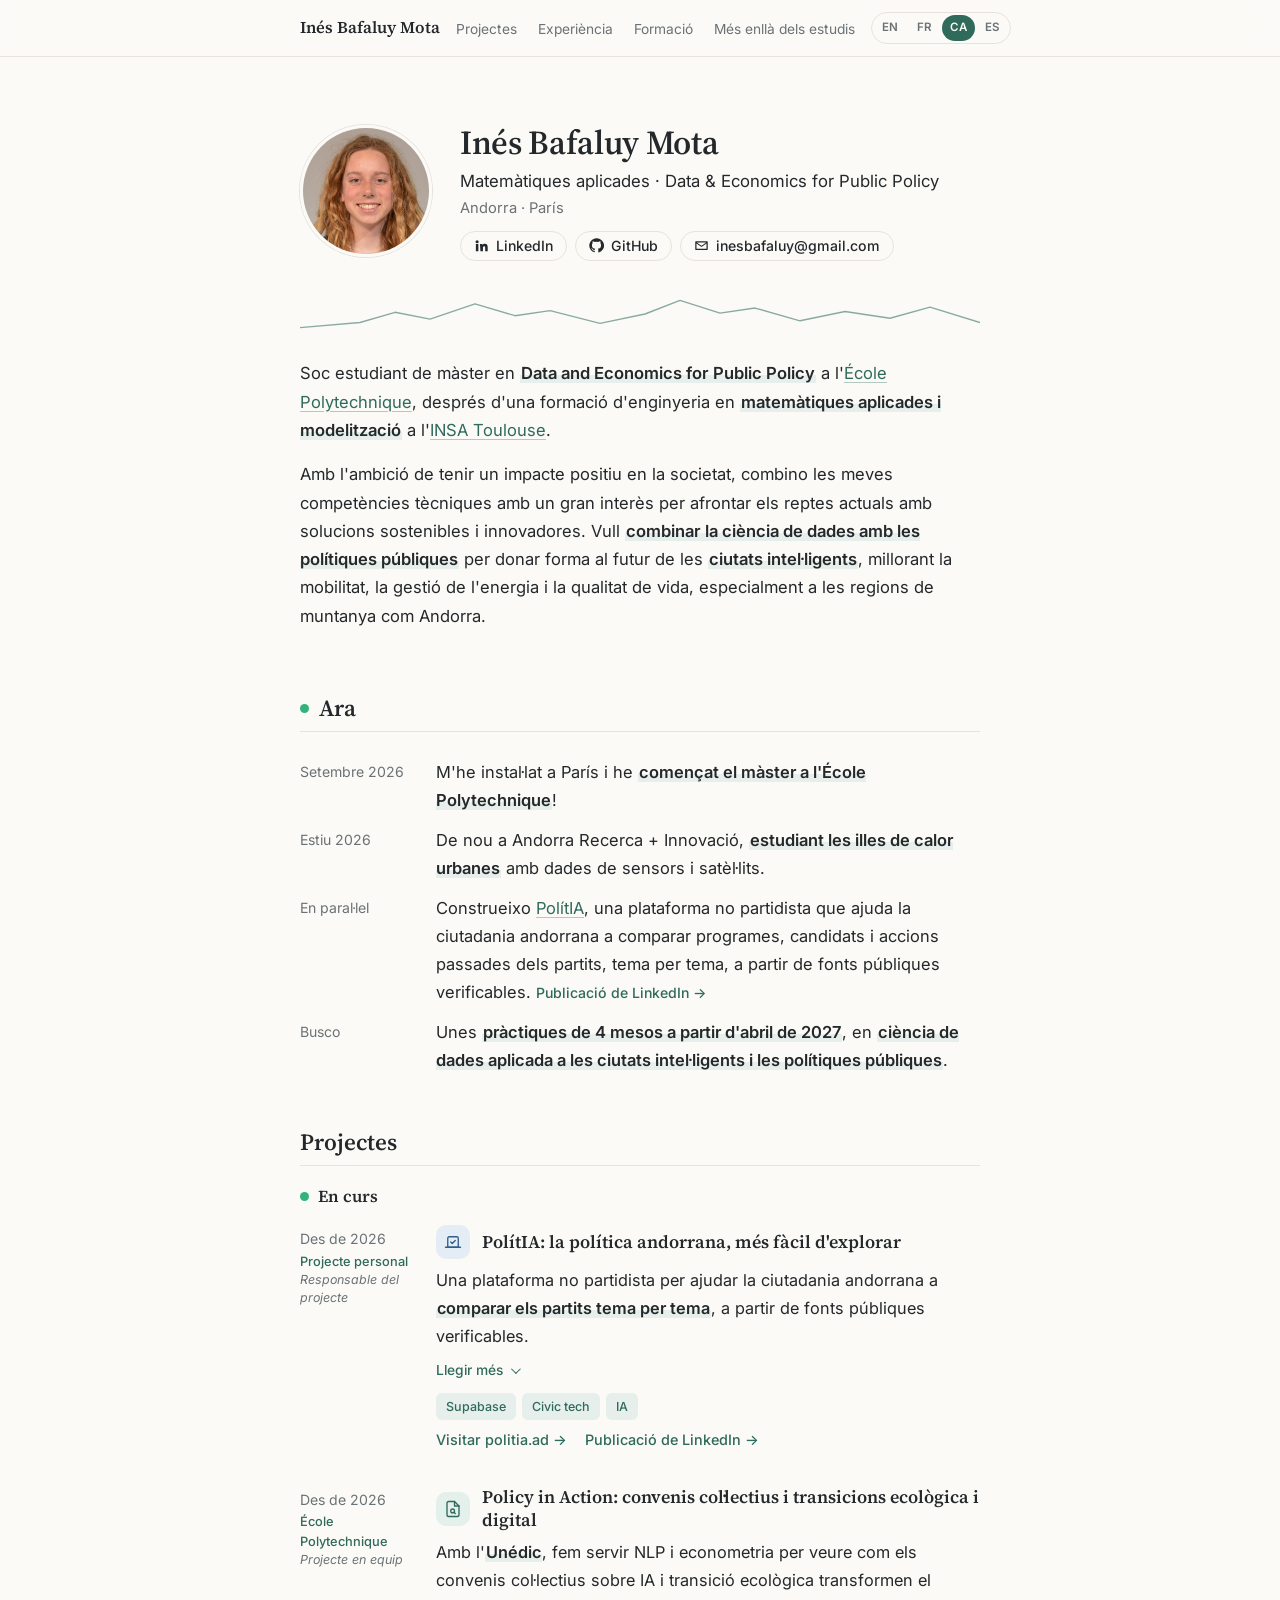
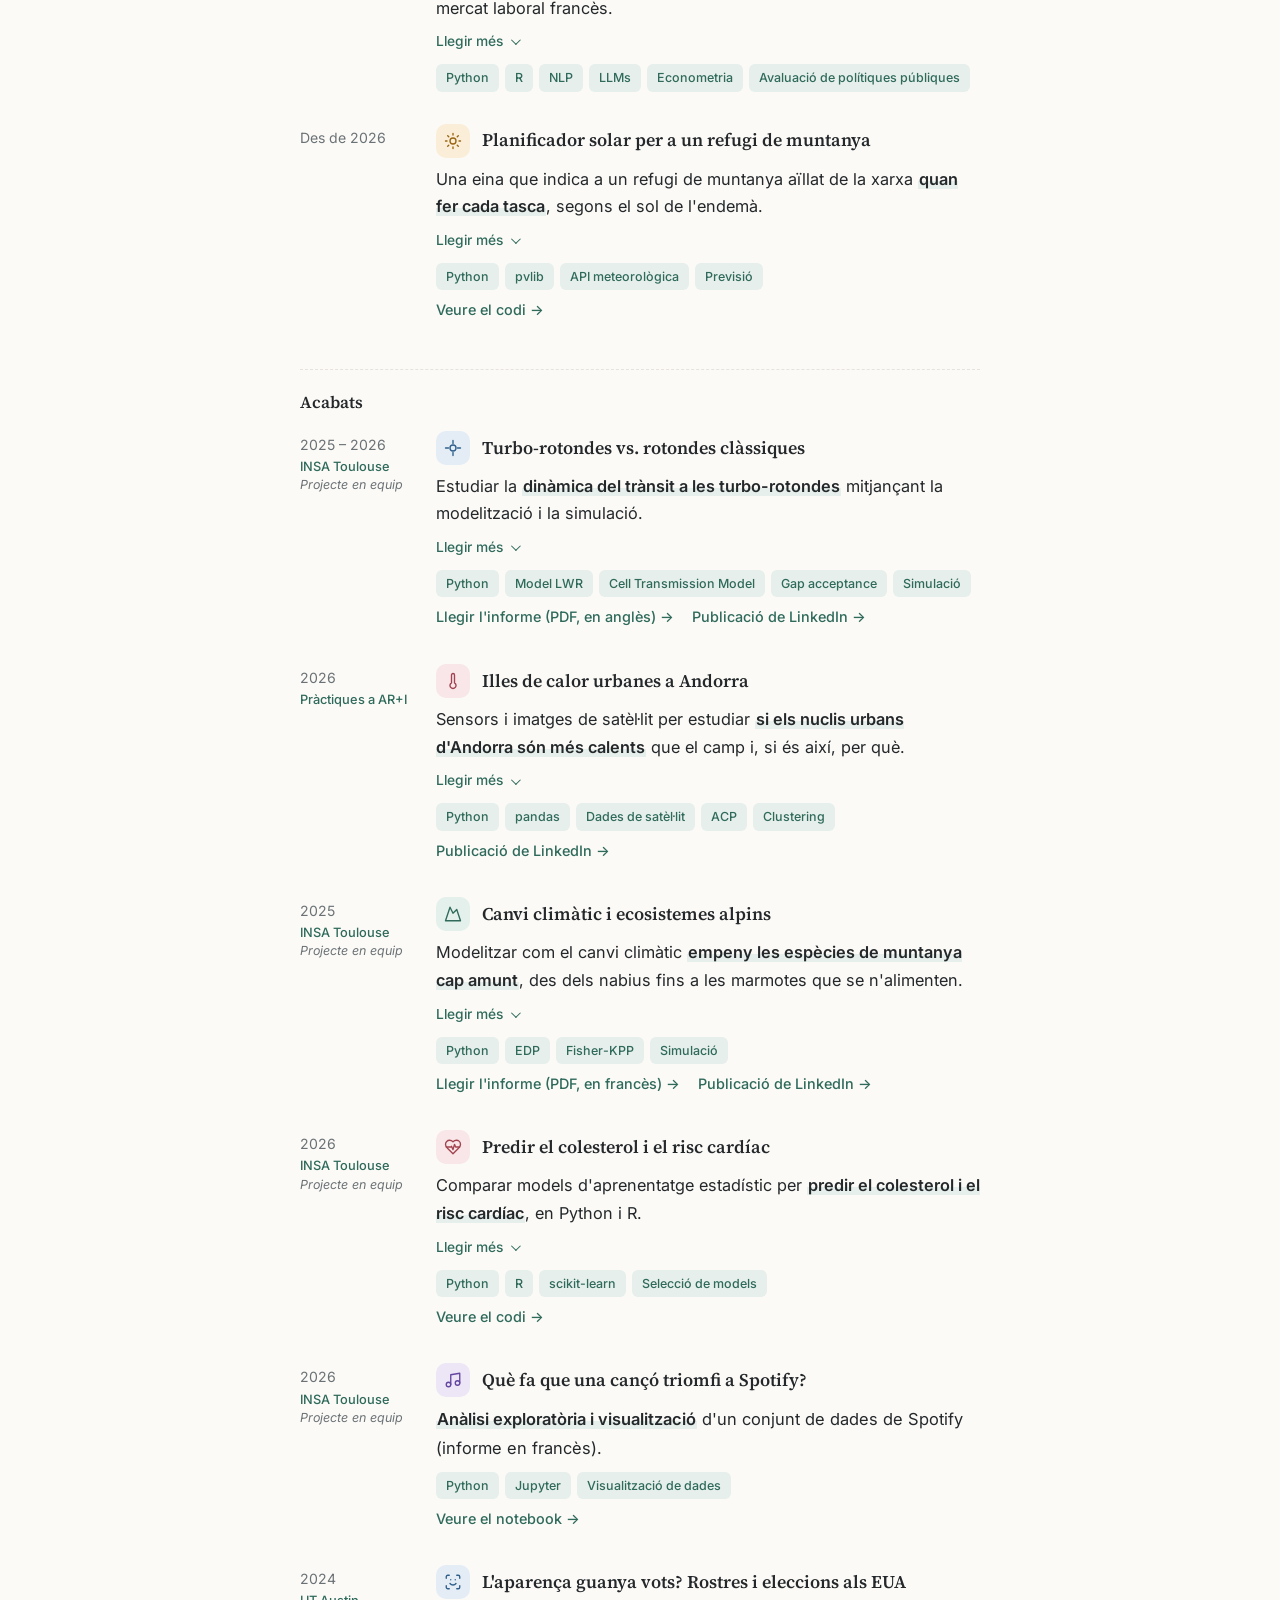
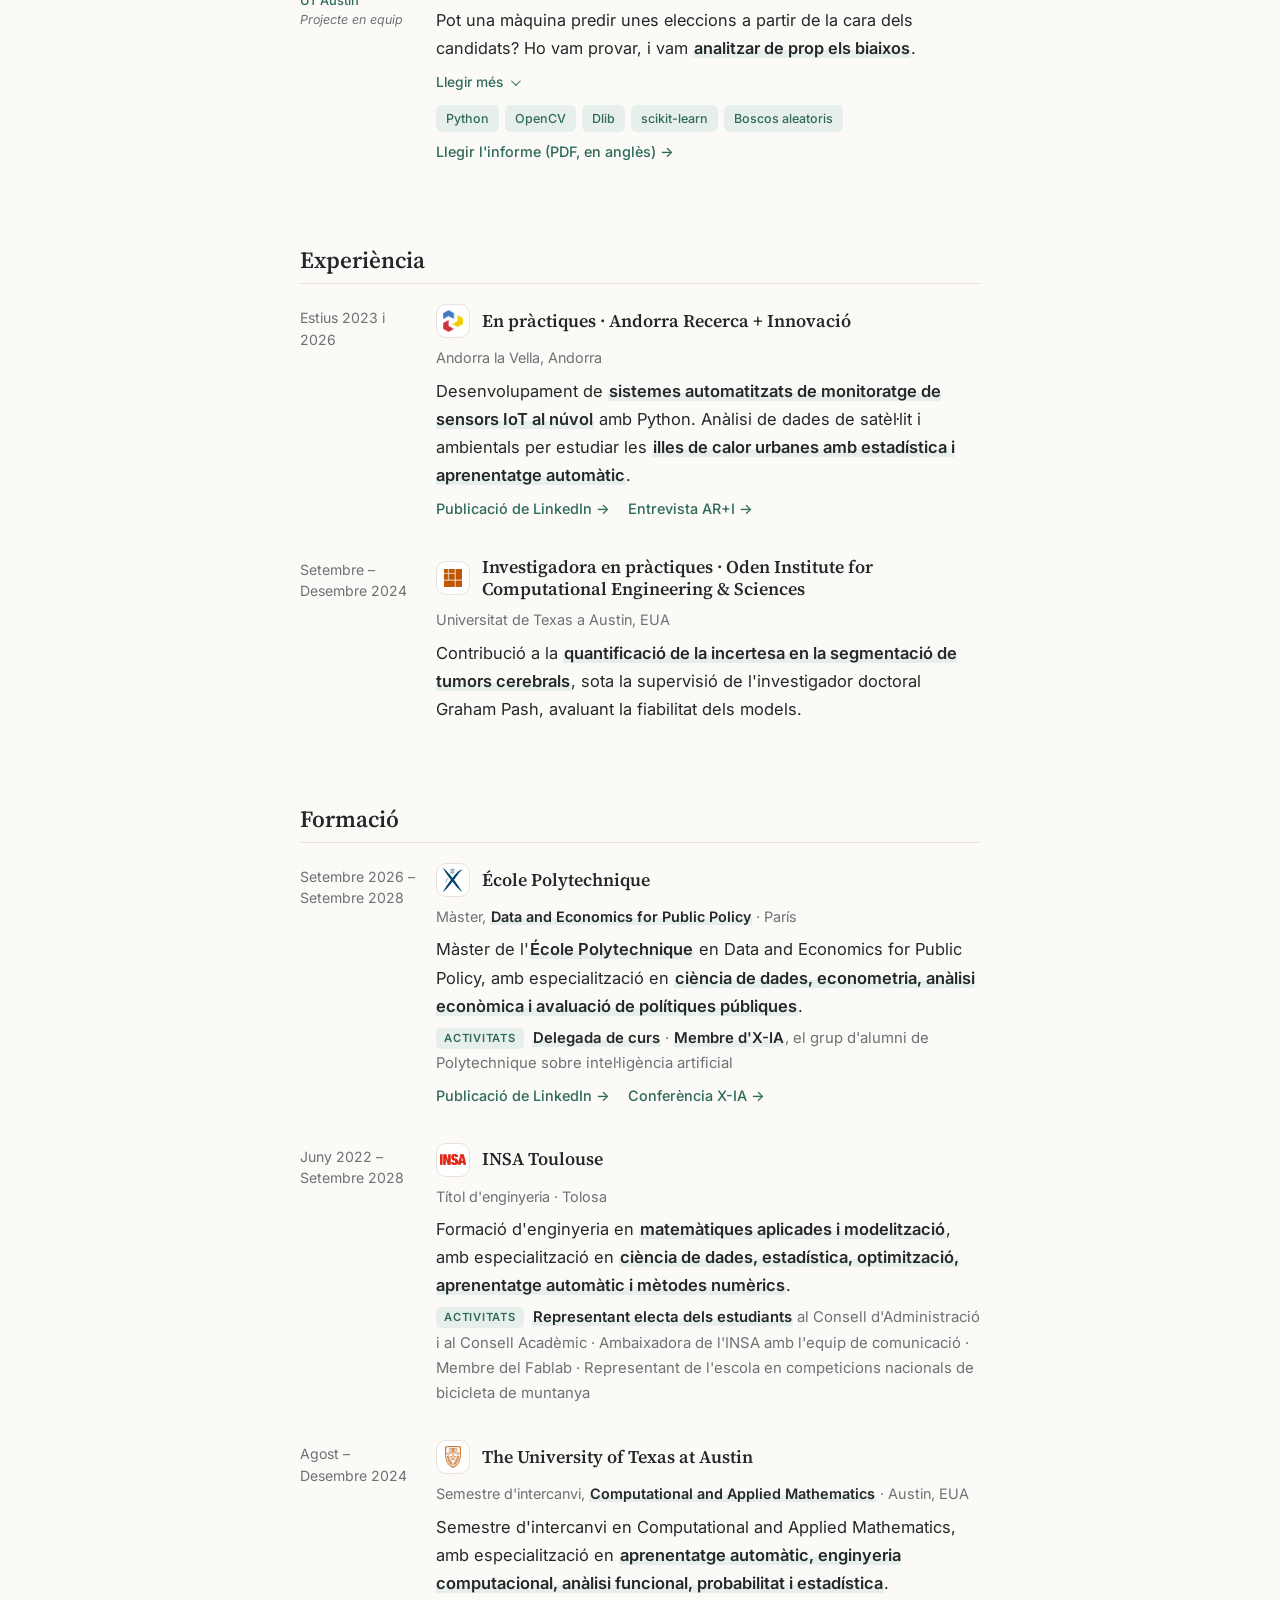
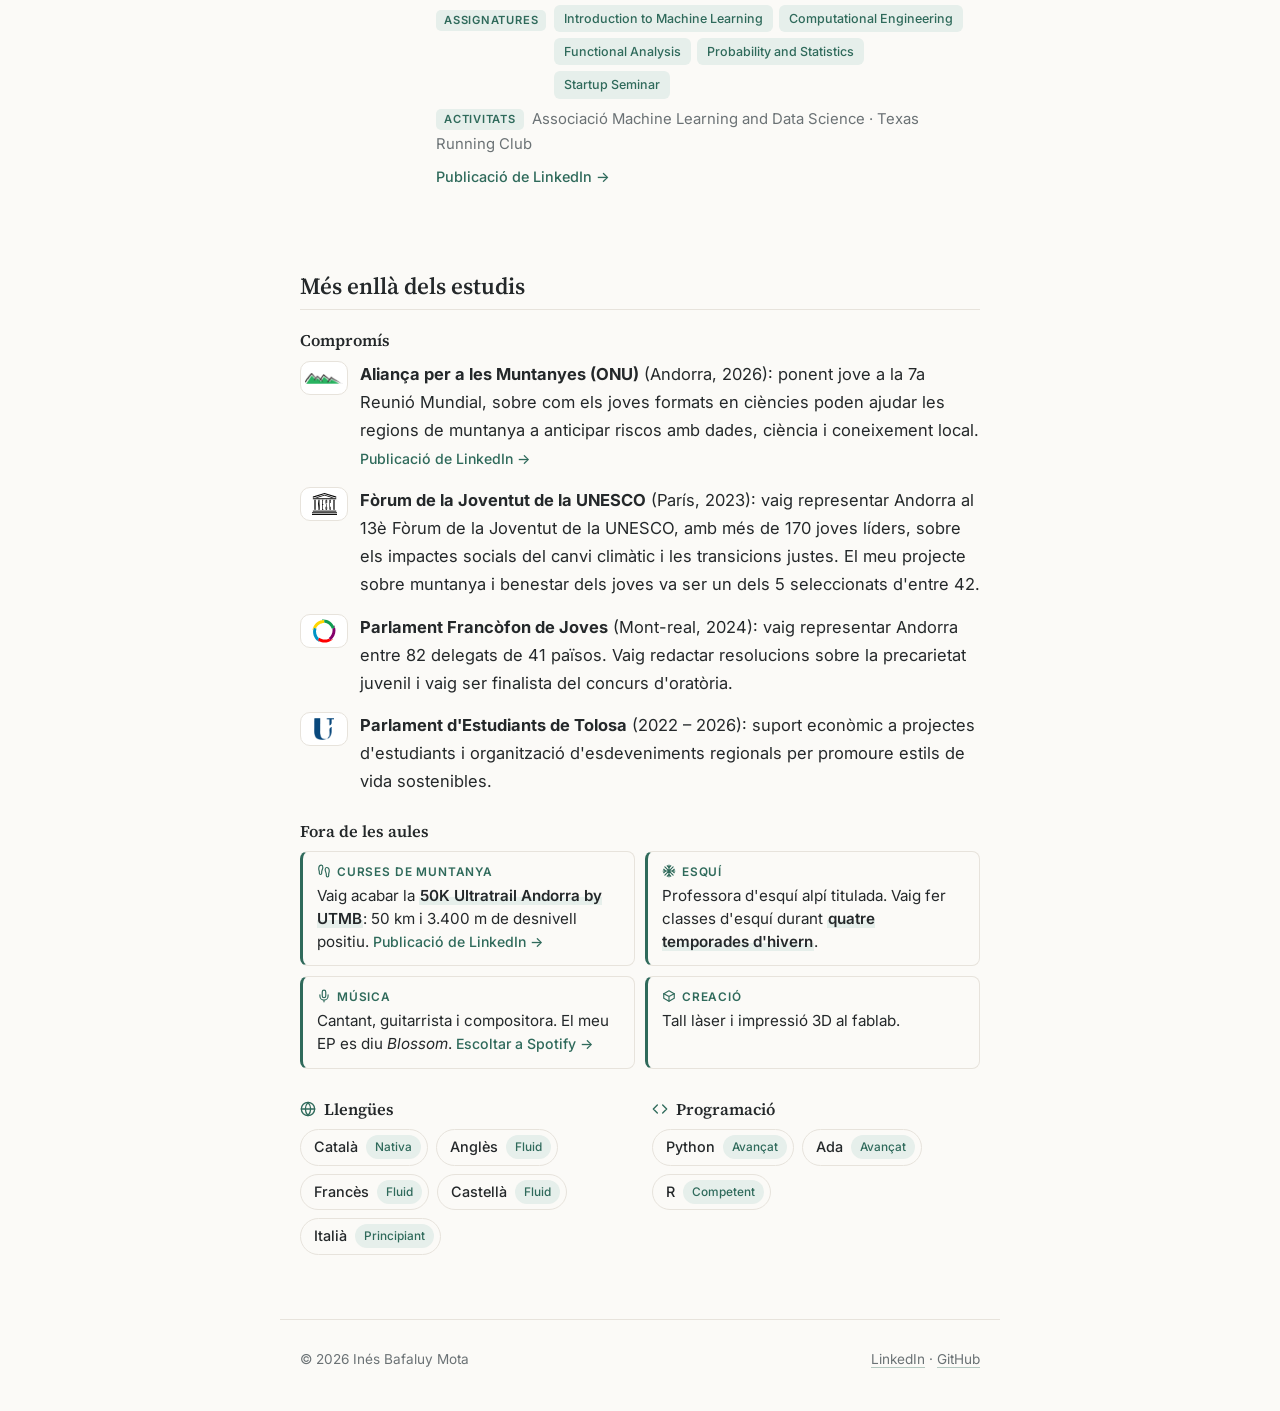
==== ca/index.html @ d88e1a35 "Personal website" ====
<!doctype html>
<html lang="ca">
<head>
  <meta charset="utf-8">
  <meta name="viewport" content="width=device-width, initial-scale=1">
  <title>Inés Bafaluy Mota</title>
  <meta name="description" content="Inés Bafaluy Mota: estudiant de màster en Data and Economics for Public Policy a l'École Polytechnique i estudiant d'enginyeria en matemàtiques aplicades a l'INSA Toulouse.">
  <link rel="preconnect" href="https://fonts.googleapis.com">
  <link rel="preconnect" href="https://fonts.gstatic.com" crossorigin>
  <link href="https://fonts.googleapis.com/css2?family=Inter:wght@400;500;600&family=Source+Serif+4:opsz,wght@8..60,500;8..60,600&display=swap" rel="stylesheet">
  <link rel="stylesheet" href="../style.css?v=83f60889">
  <link rel="alternate" hreflang="en" href="https://inesbafaluy.github.io/">
  <link rel="alternate" hreflang="fr" href="https://inesbafaluy.github.io/fr/">
  <link rel="alternate" hreflang="ca" href="https://inesbafaluy.github.io/ca/">
  <link rel="alternate" hreflang="es" href="https://inesbafaluy.github.io/es/">
</head>
<body>
  <nav class="nav">
    <div class="wrap nav-inner">
      <a href="#top" class="nav-name">Inés Bafaluy Mota</a>
      <div class="nav-right">
        <div class="nav-links">
          <a href="#projects">Projectes</a>
          <a href="#experience">Experiència</a>
          <a href="#education">Formació</a>
          <a href="#life">Més enllà dels estudis</a>
        </div>
        <div class="lang" role="navigation" aria-label="Llengua"><a href="../" lang="en">EN</a><a href="../fr/" lang="fr">FR</a><a href="../ca/" lang="ca" class="on" aria-current="page">CA</a><a href="../es/" lang="es">ES</a></div>
      </div>
    </div>
  </nav>

  <main id="top" class="wrap">

    <!-- INTRO -->
    <header class="intro">
      <img class="avatar" src="../assets/ines.jpg" alt="Retrat d'Inés Bafaluy Mota" width="132" height="132">
      <div>
        <h1>Inés Bafaluy Mota</h1>
        <p class="role">Matemàtiques aplicades · Data &amp; Economics for Public Policy</p>
        <p class="places">Andorra · París</p>
        <div class="buttons">
          <a class="pill" href="https://www.linkedin.com/in/inesbafaluy" target="_blank" rel="noopener">
            <svg viewBox="0 0 24 24" aria-hidden="true"><path d="M4.98 3.5a2.5 2.5 0 1 1 0 5 2.5 2.5 0 0 1 0-5zM3 9.75h4V21H3zM9.5 9.75h3.8v1.6h.06c.53-1 1.83-2.05 3.77-2.05 4.03 0 4.77 2.65 4.77 6.1V21h-4v-5c0-1.2-.02-2.73-1.66-2.73-1.67 0-1.93 1.3-1.93 2.64V21h-4z"/></svg>
            LinkedIn
          </a>
          <a class="pill" href="https://github.com/InesBafaluy" target="_blank" rel="noopener">
            <svg viewBox="0 0 24 24" aria-hidden="true"><path d="M12 .5a11.5 11.5 0 0 0-3.64 22.41c.58.1.79-.25.79-.56v-2c-3.2.7-3.88-1.37-3.88-1.37-.53-1.33-1.28-1.69-1.28-1.69-1.05-.71.08-.7.08-.7 1.16.08 1.77 1.19 1.77 1.19 1.03 1.77 2.7 1.26 3.36.96.1-.75.4-1.26.73-1.55-2.56-.29-5.25-1.28-5.25-5.68 0-1.26.45-2.28 1.19-3.09-.12-.29-.52-1.46.11-3.05 0 0 .97-.31 3.17 1.18a11 11 0 0 1 5.77 0c2.2-1.49 3.17-1.18 3.17-1.18.63 1.59.23 2.76.11 3.05.74.81 1.19 1.83 1.19 3.09 0 4.41-2.7 5.38-5.26 5.67.41.36.78 1.06.78 2.14v3.17c0 .31.21.67.8.56A11.5 11.5 0 0 0 12 .5z"/></svg>
            GitHub
          </a>
          <button class="pill copy" type="button" data-email="inesbafaluy@gmail.com">
            <svg viewBox="0 0 24 24" aria-hidden="true"><path d="M3 5h18a1 1 0 0 1 1 1v12a1 1 0 0 1-1 1H3a1 1 0 0 1-1-1V6a1 1 0 0 1 1-1zm1.4 2L12 12.4 19.6 7zM20 8.7l-7.42 5.12a1 1 0 0 1-1.16 0L4 8.7V17h16z"/></svg>
            <span>inesbafaluy@gmail.com</span>
          </button>
        </div>
      </div>
    </header>

    <svg class="ridge" viewBox="0 0 680 40" preserveAspectRatio="none" aria-hidden="true">
      <path d="M0 36 L60 30 L95 18 L130 26 L175 8 L215 22 L250 16 L300 31 L345 20 L380 4 L420 19 L455 13 L500 28 L545 17 L590 25 L630 12 L680 30"/>
    </svg>

    <section class="prose">
      <p>Soc estudiant de màster en <strong>Data and Economics for Public Policy</strong> a l'<a href="https://www.polytechnique.edu" target="_blank" rel="noopener">École Polytechnique</a>, després d'una formació d'enginyeria en <strong>matemàtiques aplicades i modelització</strong> a l'<a href="https://www.insa-toulouse.fr" target="_blank" rel="noopener">INSA Toulouse</a>.</p>
      <p>Amb l'ambició de tenir un impacte positiu en la societat, combino les meves competències tècniques amb un gran interès per afrontar els reptes actuals amb solucions sostenibles i innovadores. Vull <strong>combinar la ciència de dades amb les polítiques públiques</strong> per donar forma al futur de les <strong>ciutats intel·ligents</strong>, millorant la mobilitat, la gestió de l'energia i la qualitat de vida, especialment a les regions de muntanya com Andorra.</p>
    </section>

    <!-- NOW -->
    <section class="block">
      <h2><span class="live" aria-hidden="true"></span>Ara</h2>
      <ul class="now">
        <li><span class="when">Setembre 2026</span> <span>M'he instal·lat a París i he <strong>començat el màster a l'École Polytechnique</strong>!</span></li>
        <li><span class="when">Estiu 2026</span> <span>De nou a Andorra Recerca + Innovació, <strong>estudiant les illes de calor urbanes</strong> amb dades de sensors i satèl·lits.</span></li>
        <li><span class="when">En paral·lel</span> <span>Construeixo <a href="https://politia.ad/ca" target="_blank" rel="noopener">PolítIA</a>, una plataforma no partidista que ajuda la ciutadania andorrana a comparar programes, candidats i accions passades dels partits, tema per tema, a partir de fonts públiques verificables. <a class="inline-more" href="https://www.linkedin.com/feed/update/urn:li:activity:7511666416178339840/" target="_blank" rel="noopener">Publicació de LinkedIn →</a></span></li>
        <li><span class="when">Busco</span> <span>Unes <strong>pràctiques de 4 mesos a partir d'abril de 2027</strong>, en <strong>ciència de dades aplicada a les ciutats intel·ligents i les polítiques públiques</strong>.</span></li>
      </ul>
    </section>

    <!-- PROJECTS -->
    <section id="projects" class="block">
      <h2>Projectes</h2>

      <h3 class="minor group"><span class="live" aria-hidden="true"></span>En curs</h3>
      <article class="item">
        <p class="date">Des de 2026<span class="ctx">Projecte personal</span><span class="team">Responsable del projecte</span></p>
        <div>
          <div class="title-row"><span class="ic c-blue" aria-hidden="true"><svg viewBox="0 0 24 24"><path d="m9 12 2 2 4-4"/><path d="M5 7c0-1.1.9-2 2-2h10a2 2 0 0 1 2 2v12H5V7Z"/><path d="M22 19H2"/></svg></span><h3>PolítIA: la política andorrana, més fàcil d'explorar</h3></div>
          <p class="summary">Una plataforma no partidista per ajudar la ciutadania andorrana a <strong>comparar els partits tema per tema</strong>, a partir de fonts públiques verificables.</p>
          <details class="fold"><summary><span class="open-label">Llegir més</span><span class="close-label">Mostrar menys</span></summary>
            <p>Amb les pròximes eleccions generals d'Andorra a l'horitzó, PolítIA reuneix <strong>programes, candidats, propostes i votacions passades</strong> en un sol lloc. Cada informació està <strong>vinculada a una font pública verificable</strong>, sense puntuacions ni publicitat. Amb Open Space, tothom pot proposar fonts, que reviso una per una. Més endavant, un assistent d'IA respondrà preguntes basant-se només en les dades de la plataforma.</p>
          </details>
          <ul class="tags"><li>Supabase</li><li>Civic tech</li><li>IA</li></ul>
          <p class="more"><a href="https://politia.ad/ca" target="_blank" rel="noopener">Visitar politia.ad →</a><a href="https://www.linkedin.com/feed/update/urn:li:activity:7511666416178339840/" target="_blank" rel="noopener">Publicació de LinkedIn →</a></p>
        </div>
      </article>

      <article class="item">
        <p class="date">Des de 2026<span class="ctx">École Polytechnique</span><span class="team">Projecte en equip</span></p>
        <div>
          <div class="title-row"><span class="ic c-green" aria-hidden="true"><svg viewBox="0 0 24 24"><path d="M14 2H6a2 2 0 0 0-2 2v16a2 2 0 0 0 2 2h12a2 2 0 0 0 2-2V8z"/><path d="M14 2v6h6"/><circle cx="11.5" cy="14.5" r="2.5"/><path d="m13.3 16.3 1.7 1.7"/></svg></span><h3>Policy in Action: convenis col·lectius i transicions ecològica i digital</h3></div>
          <p class="summary">Amb l'<strong>Unédic</strong>, fem servir NLP i econometria per veure com els convenis col·lectius sobre IA i transició ecològica transformen el mercat laboral francès.</p>
          <details class="fold"><summary><span class="open-label">Llegir més</span><span class="close-label">Mostrar menys</span></summary>
            <p>Un <strong>projecte de recerca aplicada amb l'Unédic</strong>, l'organisme que gestiona l'assegurança d'atur a França. Estudiem com els <strong>convenis col·lectius sobre intel·ligència artificial i transició ecològica</strong> acompanyen les transformacions del mercat laboral francès. El projecte fa servir <strong>NLP i LLM</strong> per identificar i classificar els convenis publicats a Légifrance, els creua amb dades d'empreses i treballadors de l'Insee i la Dares, i <strong>aplica l'econometria</strong> a l'ocupació, la contractació i la rotació, per orientar les decisions dels agents socials.</p>
          </details>
          <ul class="tags"><li>Python</li><li>R</li><li>NLP</li><li>LLMs</li><li>Econometria</li><li>Avaluació de polítiques públiques</li></ul>
        </div>
      </article>

      <article class="item">
        <p class="date">Des de 2026</p>
        <div>
          <div class="title-row"><span class="ic c-amber" aria-hidden="true"><svg viewBox="0 0 24 24"><circle cx="12" cy="12" r="4"/><path d="M12 2v2M12 20v2M4.93 4.93l1.41 1.41M17.66 17.66l1.41 1.41M2 12h2M20 12h2M6.34 17.66l-1.41 1.41M19.07 4.93l-1.41 1.41"/></svg></span><h3>Planificador solar per a un refugi de muntanya</h3></div>
          <p class="summary">Una eina que indica a un refugi de muntanya aïllat de la xarxa <strong>quan fer cada tasca</strong>, segons el sol de l'endemà.</p>
          <details class="fold"><summary><span class="open-label">Llegir més</span><span class="close-label">Mostrar menys</span></summary>
            <p>Els refugis aïllats funcionen amb plaques solars i bateries. Aquesta eina <strong>preveu la producció solar de l'endemà</strong> i proposa <strong>quan fer cada tasca</strong>, sense buidar la bateria.</p>
          </details>
          <ul class="tags"><li>Python</li><li>pvlib</li><li>API meteorològica</li><li>Previsió</li></ul>
          <p class="more"><a href="https://github.com/InesBafaluy/solar-energy-task-scheduler" target="_blank" rel="noopener">Veure el codi →</a></p>
        </div>
      </article>

      <h3 class="minor group">Acabats</h3>

      <article class="item">
        <p class="date">2025 – 2026<span class="ctx">INSA Toulouse</span><span class="team">Projecte en equip</span></p>
        <div>
          <div class="title-row"><span class="ic c-blue" aria-hidden="true"><svg viewBox="0 0 24 24"><circle cx="12" cy="12" r="4"/><path d="M12 2v4M12 18v4M2 12h4M18 12h4"/></svg></span><h3>Turbo-rotondes vs. rotondes clàssiques</h3></div>
          <p class="summary">Estudiar la <strong>dinàmica del trànsit a les turbo-rotondes</strong> mitjançant la modelització i la simulació.</p>
          <details class="fold"><summary><span class="open-label">Llegir més</span><span class="close-label">Mostrar menys</span></summary>
            <p>Un projecte de recerca a l'INSA Toulouse sobre la modelització del trànsit a les rotondes amb el <strong>model macroscòpic LWR</strong>. Vaig construir una simulació que compara les rotondes clàssiques de dos carrils amb les turbo-rotondes, amb un <strong>Cell Transmission Model i la teoria d'acceptació d'intervals</strong>. <strong>Les turbo-rotondes són les que més redueixen la congestió</strong> quan la demanda de trànsit és mitjana o alta.</p>
          </details>
          <ul class="tags"><li>Python</li><li>Model LWR</li><li>Cell Transmission Model</li><li>Gap acceptance</li><li>Simulació</li></ul>
          <p class="more"><a href="../reports/roundabouts-traffic-simulation.pdf" target="_blank" rel="noopener">Llegir l'informe (PDF, en anglès) →</a><a href="https://www.linkedin.com/feed/update/urn:li:activity:7464618345687027712/" target="_blank" rel="noopener">Publicació de LinkedIn →</a></p>
        </div>
      </article>

      <article class="item">
        <p class="date">2026<span class="ctx">Pràctiques a AR+I</span></p>
        <div>
          <div class="title-row"><span class="ic c-rose" aria-hidden="true"><svg viewBox="0 0 24 24"><path d="M14 4v10.54a4 4 0 1 1-4 0V4a2 2 0 0 1 4 0Z"/></svg></span><h3>Illes de calor urbanes a Andorra</h3></div>
          <p class="summary">Sensors i imatges de satèl·lit per estudiar <strong>si els nuclis urbans d'Andorra són més calents</strong> que el camp i, si és així, per què.</p>
          <details class="fold"><summary><span class="open-label">Llegir més</span><span class="close-label">Mostrar menys</span></summary>
            <p>La ciutat és més calenta que el camp i, si és així, per què? Vaig netejar les dades d'una xarxa de <strong>sensors de temperatura i humitat</strong> (valors atípics, sensors bloquejats, salts sobtats) i després les vaig comparar amb <strong>índexs de satèl·lit Sentinel-2</strong> mitjançant ACP, clustering i regressió.</p>
          </details>
          <ul class="tags"><li>Python</li><li>pandas</li><li>Dades de satèl·lit</li><li>ACP</li><li>Clustering</li></ul>
          <p class="more"><a href="https://www.linkedin.com/feed/update/urn:li:activity:7495770332608237568/" target="_blank" rel="noopener">Publicació de LinkedIn →</a></p>
        </div>
      </article>

      <article class="item">
        <p class="date">2025<span class="ctx">INSA Toulouse</span><span class="team">Projecte en equip</span></p>
        <div>
          <div class="title-row"><span class="ic c-green" aria-hidden="true"><svg viewBox="0 0 24 24"><path d="m8 3 4 8 5-5 5 15H2L8 3z"/></svg></span><h3>Canvi climàtic i ecosistemes alpins</h3></div>
          <p class="summary">Modelitzar com el canvi climàtic <strong>empeny les espècies de muntanya cap amunt</strong>, des dels nabius fins a les marmotes que se n'alimenten.</p>
          <details class="fold"><summary><span class="open-label">Llegir més</span><span class="close-label">Mostrar menys</span></summary>
            <p>Modelització de la dinàmica de poblacions amb l'<strong>equació de reacció-difusió de Fisher-KPP</strong>, per simular com reaccionen les espècies quan el canvi climàtic desplaça, redueix o altera el seu hàbitat. L'estudi de cas segueix els nabius i les marmotes a la muntanya: quan l'escalfament empeny els nabius cap amunt, <strong>les marmotes els segueixen</strong>.</p>
          </details>
          <ul class="tags"><li>Python</li><li>EDP</li><li>Fisher-KPP</li><li>Simulació</li></ul>
          <p class="more"><a href="../reports/population-dynamics-climate-change.pdf" target="_blank" rel="noopener">Llegir l'informe (PDF, en francès) →</a><a href="https://www.linkedin.com/feed/update/urn:li:activity:7344992629274697730/" target="_blank" rel="noopener">Publicació de LinkedIn →</a></p>
        </div>
      </article>

      <article class="item">
        <p class="date">2026<span class="ctx">INSA Toulouse</span><span class="team">Projecte en equip</span></p>
        <div>
          <div class="title-row"><span class="ic c-rose" aria-hidden="true"><svg viewBox="0 0 24 24"><path d="M19 14c1.49-1.46 3-3.21 3-5.5A5.5 5.5 0 0 0 16.5 3c-1.76 0-3 .5-4.5 2-1.5-1.5-2.74-2-4.5-2A5.5 5.5 0 0 0 2 8.5c0 2.3 1.5 4.05 3 5.5l7 7Z"/><path d="M3.22 12H9.5l.5-1 2 4.5 2-7 1.5 3.5h5.27"/></svg></span><h3>Predir el colesterol i el risc cardíac</h3></div>
          <p class="summary">Comparar models d'aprenentatge estadístic per <strong>predir el colesterol i el risc cardíac</strong>, en Python i R.</p>
          <details class="fold"><summary><span class="open-label">Llegir més</span><span class="close-label">Mostrar menys</span></summary>
            <p>Un projecte d'aprenentatge estadístic que compara <strong>Lasso, Ridge, SVM</strong> i altres models, en Python i R.</p>
          </details>
          <ul class="tags"><li>Python</li><li>R</li><li>scikit-learn</li><li>Selecció de models</li></ul>
          <p class="more"><a href="https://github.com/InesBafaluy/ML-heart-cholesterol-prediction" target="_blank" rel="noopener">Veure el codi →</a></p>
        </div>
      </article>

      <article class="item">
        <p class="date">2026<span class="ctx">INSA Toulouse</span><span class="team">Projecte en equip</span></p>
        <div>
          <div class="title-row"><span class="ic c-violet" aria-hidden="true"><svg viewBox="0 0 24 24"><path d="M9 18V5l12-2v13"/><circle cx="6" cy="18" r="3"/><circle cx="18" cy="16" r="3"/></svg></span><h3>Què fa que una cançó triomfi a Spotify?</h3></div>
          <p><strong>Anàlisi exploratòria i visualització</strong> d'un conjunt de dades de Spotify (informe en francès).</p>
          <ul class="tags"><li>Python</li><li>Jupyter</li><li>Visualització de dades</li></ul>
          <p class="more"><a href="https://github.com/InesBafaluy/musique" target="_blank" rel="noopener">Veure el notebook →</a></p>
        </div>
      </article>

      <article class="item">
        <p class="date">2024<span class="ctx">UT Austin</span><span class="team">Projecte en equip</span></p>
        <div>
          <div class="title-row"><span class="ic c-blue" aria-hidden="true"><svg viewBox="0 0 24 24"><path d="M3 7V5a2 2 0 0 1 2-2h2M17 3h2a2 2 0 0 1 2 2v2M21 17v2a2 2 0 0 1-2 2h-2M7 21H5a2 2 0 0 1-2-2v-2"/><path d="M8 14s1.5 2 4 2 4-2 4-2M9 9h.01M15 9h.01"/></svg></span><h3>L'aparença guanya vots? Rostres i eleccions als EUA</h3></div>
          <p class="summary">Pot una màquina predir unes eleccions a partir de la cara dels candidats? Ho vam provar, i vam <strong>analitzar de prop els biaixos</strong>.</p>
          <details class="fold"><summary><span class="open-label">Llegir més</span><span class="close-label">Mostrar menys</span></summary>
            <p>Un projecte d'aprenentatge automàtic per al meu curs d'introducció a la IA a UT Austin. Vam situar <strong>68 punts de referència facials</strong> en cada candidat a la presidència dels EUA des de 1960, els vam convertir en 2.280 variables de distància i vam comparar <strong>boscos aleatoris, SVM i xarxes neuronals</strong> per mesurar la relació entre els trets facials i els resultats electorals, tot discutint els biaixos d'un model així.</p>
          </details>
          <ul class="tags"><li>Python</li><li>OpenCV</li><li>Dlib</li><li>scikit-learn</li><li>Boscos aleatoris</li></ul>
          <p class="more"><a href="../reports/faces-and-elections.pdf" target="_blank" rel="noopener">Llegir l'informe (PDF, en anglès) →</a></p>
        </div>
      </article>
    </section>

    <!-- EXPERIENCE -->
    <section id="experience" class="block">
      <h2>Experiència</h2>

      <article class="item">
        <p class="date">Estius 2023 i 2026</p>
        <div>
          <div class="title-row"><span class="mark"><img src="../assets/mark-ari.png" alt="Andorra Recerca + Innovació" class="mark-sq"></span><h3>En pràctiques · Andorra Recerca + Innovació</h3></div>
          <p class="sub">Andorra la Vella, Andorra</p>
          <p>Desenvolupament de <strong>sistemes automatitzats de monitoratge de sensors IoT al núvol</strong> amb Python. Anàlisi de dades de satèl·lit i ambientals per estudiar les <strong>illes de calor urbanes amb estadística i aprenentatge automàtic</strong>.</p>
          <p class="more"><a href="https://www.linkedin.com/feed/update/urn:li:activity:7495770332608237568/" target="_blank" rel="noopener">Publicació de LinkedIn →</a><a href="https://www.linkedin.com/feed/update/urn:li:activity:7496153131958001664/" target="_blank" rel="noopener">Entrevista AR+I →</a></p>
        </div>
      </article>

      <article class="item">
        <p class="date">Setembre – <br>Desembre 2024</p>
        <div>
          <div class="title-row"><span class="mark"><img src="../assets/mark-oden.png" alt="Oden Institute" class="mark-sq mark-small"></span><h3>Investigadora en pràctiques · Oden Institute for Computational Engineering &amp; Sciences</h3></div>
          <p class="sub">Universitat de Texas a Austin, EUA</p>
          <p>Contribució a la <strong>quantificació de la incertesa en la segmentació de tumors cerebrals</strong>, sota la supervisió de l'investigador doctoral Graham Pash, avaluant la fiabilitat dels models.</p>
        </div>
      </article>
    </section>

    <!-- EDUCATION -->
    <section id="education" class="block">
      <h2>Formació</h2>

      <article class="item">
        <p class="date">Setembre 2026 – <br>Setembre 2028</p>
        <div>
          <div class="title-row"><span class="mark"><img src="../assets/mark-polytechnique.png" alt="École Polytechnique" class="mark-x"></span><h3>École Polytechnique</h3></div>
          <p class="sub">Màster, <strong>Data and Economics for Public Policy</strong> · París</p>
          <p>Màster de l'<strong>École Polytechnique</strong> en Data and Economics for Public Policy, amb especialització en <strong>ciència de dades, econometria, anàlisi econòmica i avaluació de polítiques públiques</strong>.</p>
          <p class="involve"><span>Activitats</span><strong>Delegada de curs</strong> · <strong>Membre d'X-IA</strong>, el grup d'alumni de Polytechnique sobre intel·ligència artificial</p>
          <p class="more"><a href="https://www.linkedin.com/feed/update/urn:li:activity:7487830926161473537/" target="_blank" rel="noopener">Publicació de LinkedIn →</a><a href="https://www.linkedin.com/feed/update/urn:li:activity:7505770388711223297/" target="_blank" rel="noopener">Conferència X-IA →</a></p>
        </div>
      </article>

      <article class="item">
        <p class="date">Juny 2022 – <br>Setembre 2028</p>
        <div>
          <div class="title-row"><span class="mark"><img src="../assets/mark-insa.png" alt="INSA Toulouse" class="mark-insa"></span><h3>INSA Toulouse</h3></div>
          <p class="sub">Títol d'enginyeria · Tolosa</p>
          <p>Formació d'enginyeria en <strong>matemàtiques aplicades i modelització</strong>, amb especialització en <strong>ciència de dades, estadística, optimització, aprenentatge automàtic i mètodes numèrics</strong>.</p>
          <p class="involve"><span>Activitats</span><strong>Representant electa dels estudiants</strong> al Consell d'Administració i al Consell Acadèmic · Ambaixadora de l'INSA amb l'equip de comunicació · Membre del Fablab · Representant de l'escola en competicions nacionals de bicicleta de muntanya</p>
        </div>
      </article>

      <article class="item">
        <p class="date">Agost – <br>Desembre 2024</p>
        <div>
          <div class="title-row"><span class="mark"><img src="../assets/mark-utaustin.png" alt="The University of Texas at Austin" class="mark-sq"></span><h3>The University of Texas at Austin</h3></div>
          <p class="sub">Semestre d'intercanvi, <strong>Computational and Applied Mathematics</strong> · Austin, EUA</p>
          <p>Semestre d'intercanvi en Computational and Applied Mathematics, amb especialització en <strong>aprenentatge automàtic, enginyeria computacional, anàlisi funcional, probabilitat i estadística</strong>.</p>
          <div class="labeled"><span class="lbl">Assignatures</span><ul class="tags"><li>Introduction to Machine Learning</li><li>Computational Engineering</li><li>Functional Analysis</li><li>Probability and Statistics</li><li>Startup Seminar</li></ul></div>
          <p class="involve"><span>Activitats</span>Associació Machine Learning and Data Science · Texas Running Club</p>
          <p class="more"><a href="https://www.linkedin.com/feed/update/urn:li:activity:7289668125996777472/" target="_blank" rel="noopener">Publicació de LinkedIn →</a></p>
        </div>
      </article>
    </section>

    <!-- BEYOND -->
    <section id="life" class="block">
      <h2>Més enllà dels estudis</h2>

      <h3 class="minor">Compromís</h3>
      <ul class="plain with-marks">
        <li><span class="mark"><img src="../assets/mark-mountain-partnership.png" alt="Mountain Partnership" class="mark-mp"></span><div><strong>Aliança per a les Muntanyes (ONU)</strong> (Andorra, 2026): ponent jove a la 7a Reunió Mundial, sobre com els joves formats en ciències poden ajudar les regions de muntanya a anticipar riscos amb dades, ciència i coneixement local. <a class="inline-more" href="https://www.linkedin.com/feed/update/urn:li:activity:7443705400761245696/" target="_blank" rel="noopener">Publicació de LinkedIn →</a></div></li>
        <li><span class="mark"><img src="../assets/mark-unesco.svg" alt="UNESCO" class="mark-unesco"></span><div><strong>Fòrum de la Joventut de la UNESCO</strong> (París, 2023): vaig representar Andorra al 13è Fòrum de la Joventut de la UNESCO, amb més de 170 joves líders, sobre els impactes socials del canvi climàtic i les transicions justes. El meu projecte sobre muntanya i benestar dels joves va ser un dels 5 seleccionats d'entre 42.</div></li>
        <li><span class="mark"><img src="../assets/mark-francophonie.svg" alt="Organisation internationale de la Francophonie" class="mark-oif"></span><div><strong>Parlament Francòfon de Joves</strong> (Mont-real, 2024): vaig representar Andorra entre 82 delegats de 41 països. Vaig redactar resolucions sobre la precarietat juvenil i vaig ser finalista del concurs d'oratòria.</div></li>
        <li><span class="mark"><img src="../assets/mark-univ-toulouse.png" alt="Université de Toulouse" class="mark-ut"></span><div><strong>Parlament d'Estudiants de Tolosa</strong> (2022 – 2026): suport econòmic a projectes d'estudiants i organització d'esdeveniments regionals per promoure estils de vida sostenibles.</div></li>
      </ul>

      <h3 class="minor">Fora de les aules</h3>
      <ul class="hobbies">
        <li><span class="label"><svg viewBox="0 0 24 24" aria-hidden="true"><path d="M4 16v-2.38C4 11.5 2.97 10.5 3 8c.03-2.72 1.49-6 4.5-6C9.37 2 10 3.8 10 5.5c0 3.11-2 5.66-2 8.68V16a2 2 0 1 1-4 0Z"/><path d="M20 20v-2.38c0-2.12 1.03-3.12 1-5.62-.03-2.72-1.49-6-4.5-6C14.63 6 14 7.8 14 9.5c0 3.11 2 5.66 2 8.68V20a2 2 0 1 0 4 0Z"/></svg>Curses de muntanya</span>Vaig acabar la <strong>50K Ultratrail Andorra by UTMB</strong>: 50 km i 3.400 m de desnivell positiu. <a class="inline-more" href="https://www.linkedin.com/feed/update/urn:li:activity:7339927428221341696/" target="_blank" rel="noopener">Publicació de LinkedIn →</a></li>
        <li><span class="label"><svg viewBox="0 0 24 24" aria-hidden="true"><path d="M12 2v20M2 12h20M4.93 4.93l14.14 14.14M19.07 4.93 4.93 19.07"/><path d="m9 3 3 3 3-3M9 21l3-3 3 3M3 9l3 3-3 3M21 9l-3 3 3 3"/></svg>Esquí</span>Professora d'esquí alpí titulada. Vaig fer classes d'esquí durant <strong>quatre temporades d'hivern</strong>.</li>
        <li><span class="label"><svg viewBox="0 0 24 24" aria-hidden="true"><path d="M12 2a3 3 0 0 0-3 3v7a3 3 0 0 0 6 0V5a3 3 0 0 0-3-3Z"/><path d="M19 10v2a7 7 0 0 1-14 0v-2M12 19v3"/></svg>Música</span>Cantant, guitarrista i compositora. El meu EP es diu <em>Blossom</em>. <a class="inline-more" href="https://open.spotify.com/album/5LrgT84EDR8Z6v54Huli7t" target="_blank" rel="noopener">Escoltar a Spotify →</a></li>
        <li><span class="label"><svg viewBox="0 0 24 24" aria-hidden="true"><path d="M21 8 12 3 3 8v8l9 5 9-5V8Z"/><path d="m3 8 9 5 9-5M12 13v8"/></svg>Creació</span>Tall làser i impressió 3D al fablab.</li>
      </ul>

      <div class="skills-grid">
        <div>
          <h3 class="minor"><svg viewBox="0 0 24 24" aria-hidden="true"><circle cx="12" cy="12" r="10"/><path d="M2 12h20M12 2a15.3 15.3 0 0 1 4 10 15.3 15.3 0 0 1-4 10 15.3 15.3 0 0 1-4-10 15.3 15.3 0 0 1 4-10z"/></svg>Llengües</h3>
          <ul class="levels">
            <li><span>Català</span><em>Nativa</em></li>
            <li><span>Anglès</span><em>Fluid</em></li>
            <li><span>Francès</span><em>Fluid</em></li>
            <li><span>Castellà</span><em>Fluid</em></li>
            <li><span>Italià</span><em>Principiant</em></li>
          </ul>
        </div>
        <div>
          <h3 class="minor"><svg viewBox="0 0 24 24" aria-hidden="true"><path d="m16 18 6-6-6-6M8 6l-6 6 6 6"/></svg>Programació</h3>
          <ul class="levels">
            <li><span>Python</span><em>Avançat</em></li>
            <li><span>Ada</span><em>Avançat</em></li>
            <li><span>R</span><em>Competent</em></li>
          </ul>
        </div>
      </div>
    </section>
  </main>

  <footer class="wrap footer">
    <span>© 2026 Inés Bafaluy Mota</span>
    <span><a href="https://www.linkedin.com/in/inesbafaluy" target="_blank" rel="noopener">LinkedIn</a> · <a href="https://github.com/InesBafaluy" target="_blank" rel="noopener">GitHub</a></span>
  </footer>

  <script>
    // Fade sections in as they scroll into view.
    (function () {
      if (!('IntersectionObserver' in window)) return;
      var els = document.querySelectorAll('.block h2, .item, .now li, .plain li, .hobbies li, .skills-grid > div');
      document.documentElement.classList.add('js-reveal');
      var io = new IntersectionObserver(function (entries) {
        entries.forEach(function (e) {
          if (e.isIntersecting) { e.target.classList.add('shown'); io.unobserve(e.target); }
        });
      }, { rootMargin: '0px 0px -8% 0px' });
      els.forEach(function (el) { el.classList.add('reveal'); io.observe(el); });
    })();

    // Copy the email address instead of opening a mail app.
    document.querySelectorAll('.copy').forEach(function (btn) {
      var label = btn.querySelector('span');
      var email = btn.dataset.email;
      btn.addEventListener('click', function () {
        var done = function () {
          label.textContent = 'Correu copiat!';
          btn.classList.add('copied');
          setTimeout(function () { label.textContent = email; btn.classList.remove('copied'); }, 1800);
        };
        if (navigator.clipboard) {
          navigator.clipboard.writeText(email).then(done, function () { label.textContent = email; });
        }
      });
    });
  </script>
</body>
</html>
---- style.css ----
:root {
  --bg: #fbfaf7;
  --text: #24282a;
  --muted: #6b7275;
  --line: #e7e3dc;
  --accent: #2f6a5b;
  --accent-soft: #e6efeb;
  color-scheme: light;
}
@media (prefers-color-scheme: dark) {
  :root {
    --bg: #141716;
    --text: #e6e8e6;
    --muted: #9aa3a0;
    --line: #2a302e;
    --accent: #7cc0aa;
    --accent-soft: #1f2c28;
    color-scheme: dark;
  }
}

* { box-sizing: border-box; }
html { scroll-behavior: smooth; }
body {
  margin: 0;
  background: var(--bg);
  color: var(--text);
  font: 16.5px/1.7 Inter, system-ui, -apple-system, "Segoe UI", sans-serif;
  -webkit-font-smoothing: antialiased;
}
a { color: var(--accent); text-decoration: underline; text-decoration-color: color-mix(in srgb, var(--accent) 35%, transparent); text-underline-offset: 3px; }
a:hover { text-decoration-color: var(--accent); }
img { max-width: 100%; display: block; }
h1, h2, h3 { font-family: "Source Serif 4", Georgia, serif; font-weight: 600; line-height: 1.25; margin: 0; }

.wrap { max-width: 720px; margin: 0 auto; padding: 0 20px; }

/* Nav */
.nav { position: sticky; top: 0; z-index: 5; background: color-mix(in srgb, var(--bg) 88%, transparent); backdrop-filter: blur(8px); border-bottom: 1px solid var(--line); }
.nav-inner { display: flex; justify-content: space-between; align-items: center; height: 56px; gap: 16px; }
.nav-name { font-family: "Source Serif 4", Georgia, serif; font-weight: 600; color: var(--text); text-decoration: none; white-space: nowrap; }
.nav-links a { color: var(--muted); text-decoration: none; font-size: .9rem; margin-left: 20px; }
.nav-links a:hover { color: var(--text); }
.nav-right { display: flex; align-items: center; gap: 16px; }
.nav-links { white-space: nowrap; }
.nav-links a { margin-left: 16px; font-size: .86rem; }
.nav-links a:first-child { margin-left: 0; }
@media (max-width: 860px) { .nav-links { display: none; } }
.lang { display: inline-flex; gap: 2px; padding: 2px; border: 1px solid var(--line); border-radius: 999px; background: var(--bg); }
.lang a { font-size: .72rem; font-weight: 600; letter-spacing: .03em; padding: 3px 8px; border-radius: 999px; color: var(--muted); text-decoration: none; margin: 0; }
.lang a:hover { color: var(--text); }
.lang a.on { background: var(--accent); color: var(--bg); }

/* Intro */
.intro { display: flex; align-items: center; gap: 28px; padding: 64px 0 28px; }
.avatar { width: 132px; height: 132px; border-radius: 50%; object-fit: cover; flex-shrink: 0; border: 3px solid var(--bg); box-shadow: 0 0 0 1px var(--line); }
h1 { font-size: 2.1rem; letter-spacing: -.01em; }
.role { margin: 4px 0 0; font-size: 1.05rem; }
.places { margin: 0 0 10px; color: var(--muted); font-size: .92rem; }
.buttons { display: flex; flex-wrap: wrap; gap: 8px; margin-top: 4px; }
.pill {
  display: inline-flex; align-items: center; gap: 7px;
  padding: 6px 13px; border-radius: 999px;
  border: 1px solid var(--line); background: var(--bg);
  color: var(--text); font: 500 .88rem/1.2 Inter, system-ui, sans-serif;
  text-decoration: none; cursor: pointer;
  transition: border-color .15s, background .15s, color .15s;
}
.pill svg { width: 15px; height: 15px; fill: currentColor; flex-shrink: 0; }
.pill:hover { border-color: var(--accent); color: var(--accent); background: var(--accent-soft); }
.pill.copied { border-color: var(--accent); color: var(--accent); background: var(--accent-soft); }

.ridge { width: 100%; height: 34px; display: block; margin: 8px 0 28px; }
.ridge path { fill: none; stroke: var(--accent); stroke-width: 1.4; stroke-linejoin: round; opacity: .55; vector-effect: non-scaling-stroke; }

.prose p { margin: 0 0 16px; font-size: 1.04rem; }

/* Ongoing / Completed groups */
.minor.group { margin: 4px 0 18px; font-size: 1.05rem; display: flex; align-items: center; }
.minor.group .live { margin-right: 9px; vertical-align: 0; }
.item + .minor.group { margin-top: 40px; padding-top: 22px; border-top: 1px dashed var(--line); }

/* Project one-liners and "Read more" folds */
.item p.summary { font-size: 1.02rem; margin-bottom: 4px; }
.fold { margin: 0 0 4px; }
.fold summary { list-style: none; display: inline-flex; align-items: center; gap: 4px; cursor: pointer; color: var(--accent); font-size: .86rem; font-weight: 500; user-select: none; }
.fold summary::-webkit-details-marker { display: none; }
.fold summary::after { content: ""; width: 6px; height: 6px; border-right: 1.6px solid currentColor; border-bottom: 1.6px solid currentColor; transform: rotate(45deg) translateY(-2px); margin-left: 4px; transition: transform .2s; }
.fold[open] summary::after { transform: rotate(-135deg) translateY(-1px); }
.fold summary:hover { text-decoration: underline; }
.fold .close-label, .fold[open] .open-label { display: none; }
.fold[open] .close-label { display: inline; }
.fold > p { margin: 8px 0 4px; color: var(--muted); font-size: .96rem; animation: foldIn .25s ease; }
@keyframes foldIn { from { opacity: 0; transform: translateY(-4px); } to { opacity: 1; transform: none; } }
@media (prefers-reduced-motion: reduce) { .fold > p { animation: none; } .fold summary::after { transition: none; } }

/* Key words: bold with a soft marker highlight */
.prose strong, .now strong, .item p strong, .hobbies strong {
  font-weight: 600; color: var(--text);
  background: linear-gradient(transparent 60%, var(--accent-soft) 60%);
  padding: 0 1px;
}
.involve strong { color: var(--text); }

/* Gentle reveal on scroll (only when JS has marked the page) */
.js-reveal .reveal { opacity: 0; transform: translateY(14px); transition: opacity .6s ease, transform .6s ease; }
.js-reveal .reveal.shown { opacity: 1; transform: none; }
@media (prefers-reduced-motion: reduce) { .js-reveal .reveal { opacity: 1; transform: none; transition: none; } }

/* Blocks */
.block { padding-top: 48px; scroll-margin-top: 56px; }
h2 { font-size: 1.45rem; margin-bottom: 20px; padding-bottom: 8px; border-bottom: 1px solid var(--line); }

/* Now */
.now { list-style: none; margin: 0; padding: 0; }
.now li { display: grid; grid-template-columns: 120px 1fr; gap: 16px; padding: 6px 0; }
.when { color: var(--muted); font-size: .88rem; padding-top: 2px; }

/* Items (projects, experience, education) */
.item { display: grid; grid-template-columns: 120px 1fr; gap: 16px; margin-bottom: 28px; }
.date { margin: 0; color: var(--muted); font-size: .88rem; padding-top: 3px; line-height: 1.5; }
.item h3 { font-size: 1.12rem; margin-bottom: 4px; }
.item p { margin: 0 0 6px; }
.sub { color: var(--muted); font-size: .9rem; }
.team { display: block; font-size: .78rem; font-style: italic; }
.ctx { display: block; font-size: .8rem; font-weight: 500; color: var(--accent); margin-top: 2px; }
.mark { width: 34px; height: 34px; border-radius: 10px; display: inline-grid; place-items: center; flex-shrink: 0; background: #fff; border: 1px solid var(--line); overflow: hidden; transition: transform .2s; }
.mark img { display: block; }
.mark .mark-x { height: 24px; width: auto; }
.mark .mark-insa { width: 26px; height: auto; }
.mark .mark-sq { height: 22px; width: auto; }
.mark .mark-small { height: 18px; }
.item:hover .mark { transform: rotate(-6deg) scale(1.06); }
.involve { font-size: .93rem; color: var(--muted); }
.involve span { display: inline-block; font-size: .7rem; font-weight: 600; letter-spacing: .07em; text-transform: uppercase; color: var(--accent); background: var(--accent-soft); padding: 1px 8px; border-radius: 5px; margin-right: 8px; vertical-align: 1px; }

.labeled { display: flex; align-items: flex-start; gap: 8px; margin: 8px 0 8px; }
.labeled .lbl, .involve span { flex-shrink: 0; }
.lbl { display: inline-block; font-size: .7rem; font-weight: 600; letter-spacing: .07em; text-transform: uppercase; color: var(--accent); background: var(--accent-soft); padding: 1px 8px; border-radius: 5px; margin-top: 5px; }
.labeled .tags { margin: 0; }

/* Getting involved with organisation marks */
.plain.with-marks { list-style: none; padding-left: 0; }
.plain.with-marks li { display: flex; gap: 12px; align-items: flex-start; margin-bottom: 14px; }
.plain.with-marks .mark { margin-top: 1px; width: 48px; }
.mark .mark-mp { width: 38px; height: auto; }
.mark .mark-oif { height: 24px; width: auto; }
.mark .mark-unesco { height: 24px; width: auto; }
.mark .mark-ut { height: 22px; width: auto; }

/* Languages & code */
.skills-grid { display: grid; grid-template-columns: 1fr 1fr; gap: 24px; margin-top: 8px; }
.skills-grid .minor svg { width: 16px; height: 16px; fill: none; stroke: var(--accent); stroke-width: 2; stroke-linecap: round; stroke-linejoin: round; vertical-align: -2px; margin-right: 8px; }
.levels { list-style: none; padding: 0; margin: 0; display: flex; flex-wrap: wrap; gap: 8px; }
.levels li { display: inline-flex; align-items: center; gap: 8px; border: 1px solid var(--line); border-radius: 999px; padding: 5px 6px 5px 13px; font-size: .9rem; font-weight: 500; margin: 0; }
.levels li.plain-pill { padding-right: 13px; }
.levels em { font-style: normal; font-size: .74rem; font-weight: 500; color: var(--accent); background: var(--accent-soft); border-radius: 999px; padding: 2px 9px; }
@media (max-width: 640px) { .skills-grid { grid-template-columns: 1fr; } }
.tags { list-style: none; padding: 0; margin: 10px 0 4px; display: flex; flex-wrap: wrap; gap: 6px; }
.tags li { background: var(--accent-soft); color: var(--accent); font-size: .78rem; font-weight: 500; padding: 3px 10px; border-radius: 6px; margin: 0; }
.more { font-size: .9rem; margin-top: 8px !important; }
.more a { font-weight: 500; text-decoration: none; margin-right: 18px; white-space: nowrap; }
.inline-more { font-size: .88rem; font-weight: 500; text-decoration: none; white-space: nowrap; }
.more a:hover { text-decoration: underline; }

/* Beyond */
.minor { font-size: 1.02rem; margin: 6px 0 10px; }
.plain { margin: 0 0 26px; padding-left: 18px; }
.plain li { margin-bottom: 10px; }
.hobbies { list-style: none; padding: 0; margin: 0 0 24px; display: grid; grid-template-columns: 1fr 1fr; gap: 10px; }
.hobbies li { border: 1px solid var(--line); border-left: 3px solid var(--accent); border-radius: 8px; padding: 12px 14px; font-size: .95rem; line-height: 1.5; }
.hobbies .label svg { width: 14px; height: 14px; fill: none; stroke: currentColor; stroke-width: 2; stroke-linecap: round; stroke-linejoin: round; vertical-align: -2px; margin-right: 6px; }
.hobbies li { transition: transform .15s, box-shadow .15s; }
.hobbies li:hover { transform: translateY(-2px); box-shadow: 0 4px 14px -6px rgba(0,0,0,.15); }

/* Project icons */
.title-row { display: flex; align-items: center; gap: 12px; margin-bottom: 8px; }
.title-row h3 { margin: 0; }
.ic { width: 34px; height: 34px; border-radius: 10px; display: inline-grid; place-items: center; flex-shrink: 0; background: var(--c-soft); color: var(--c); transition: transform .2s; }
.ic svg { width: 18px; height: 18px; fill: none; stroke: currentColor; stroke-width: 1.8; stroke-linecap: round; stroke-linejoin: round; }
.item:hover .ic { transform: rotate(-6deg) scale(1.06); }
.c-green  { --c: #2f6a5b; --c-soft: #e3f0eb; }
.c-blue   { --c: #2f5f8a; --c-soft: #e4edf6; }
.c-amber  { --c: #9a6512; --c-soft: #faeed8; }
.c-rose   { --c: #a2434f; --c-soft: #f8e6e8; }
.c-violet { --c: #6447a0; --c-soft: #ece6f6; }
@media (prefers-color-scheme: dark) {
  .c-green  { --c: #7cc0aa; --c-soft: #1f2c28; }
  .c-blue   { --c: #8db7e0; --c-soft: #1c2733; }
  .c-amber  { --c: #e5b468; --c-soft: #30281a; }
  .c-rose   { --c: #e597a1; --c-soft: #33201f; }
  .c-violet { --c: #b9a3e6; --c-soft: #282236; }
}

/* "Now" live dot */
.live { display: inline-block; width: 9px; height: 9px; border-radius: 50%; background: #34b27b; margin-right: 10px; vertical-align: 3px; box-shadow: 0 0 0 0 rgba(52,178,123,.5); animation: pulse 2.2s infinite; }
@keyframes pulse { 0% { box-shadow: 0 0 0 0 rgba(52,178,123,.5); } 70% { box-shadow: 0 0 0 8px rgba(52,178,123,0); } 100% { box-shadow: 0 0 0 0 rgba(52,178,123,0); } }
@media (prefers-reduced-motion: reduce) { .live { animation: none; } .ic, .hobbies li { transition: none; } }

.hobbies .label { display: block; font-size: .74rem; font-weight: 600; letter-spacing: .07em; text-transform: uppercase; color: var(--accent); margin-bottom: 3px; }
.small { font-size: .92rem; color: var(--muted); }
.small strong { color: var(--text); font-weight: 500; }

.contact p { font-size: 1.04rem; margin: 0; }

.footer { display: flex; justify-content: space-between; flex-wrap: wrap; gap: 8px; color: var(--muted); font-size: .85rem; padding-top: 28px; padding-bottom: 40px; margin-top: 64px; border-top: 1px solid var(--line); }
.footer a { color: var(--muted); }

@media (max-width: 640px) {
  .wrap { padding: 0 16px; }
  .nav-links { display: none; }
  .intro { flex-direction: column; align-items: flex-start; gap: 18px; padding-top: 40px; }
  .avatar { width: 104px; height: 104px; }
  h1 { font-size: 1.8rem; }
  .item, .now li { grid-template-columns: 1fr; gap: 2px; }
  .date br { display: none; }
  .hobbies { grid-template-columns: 1fr; }
}
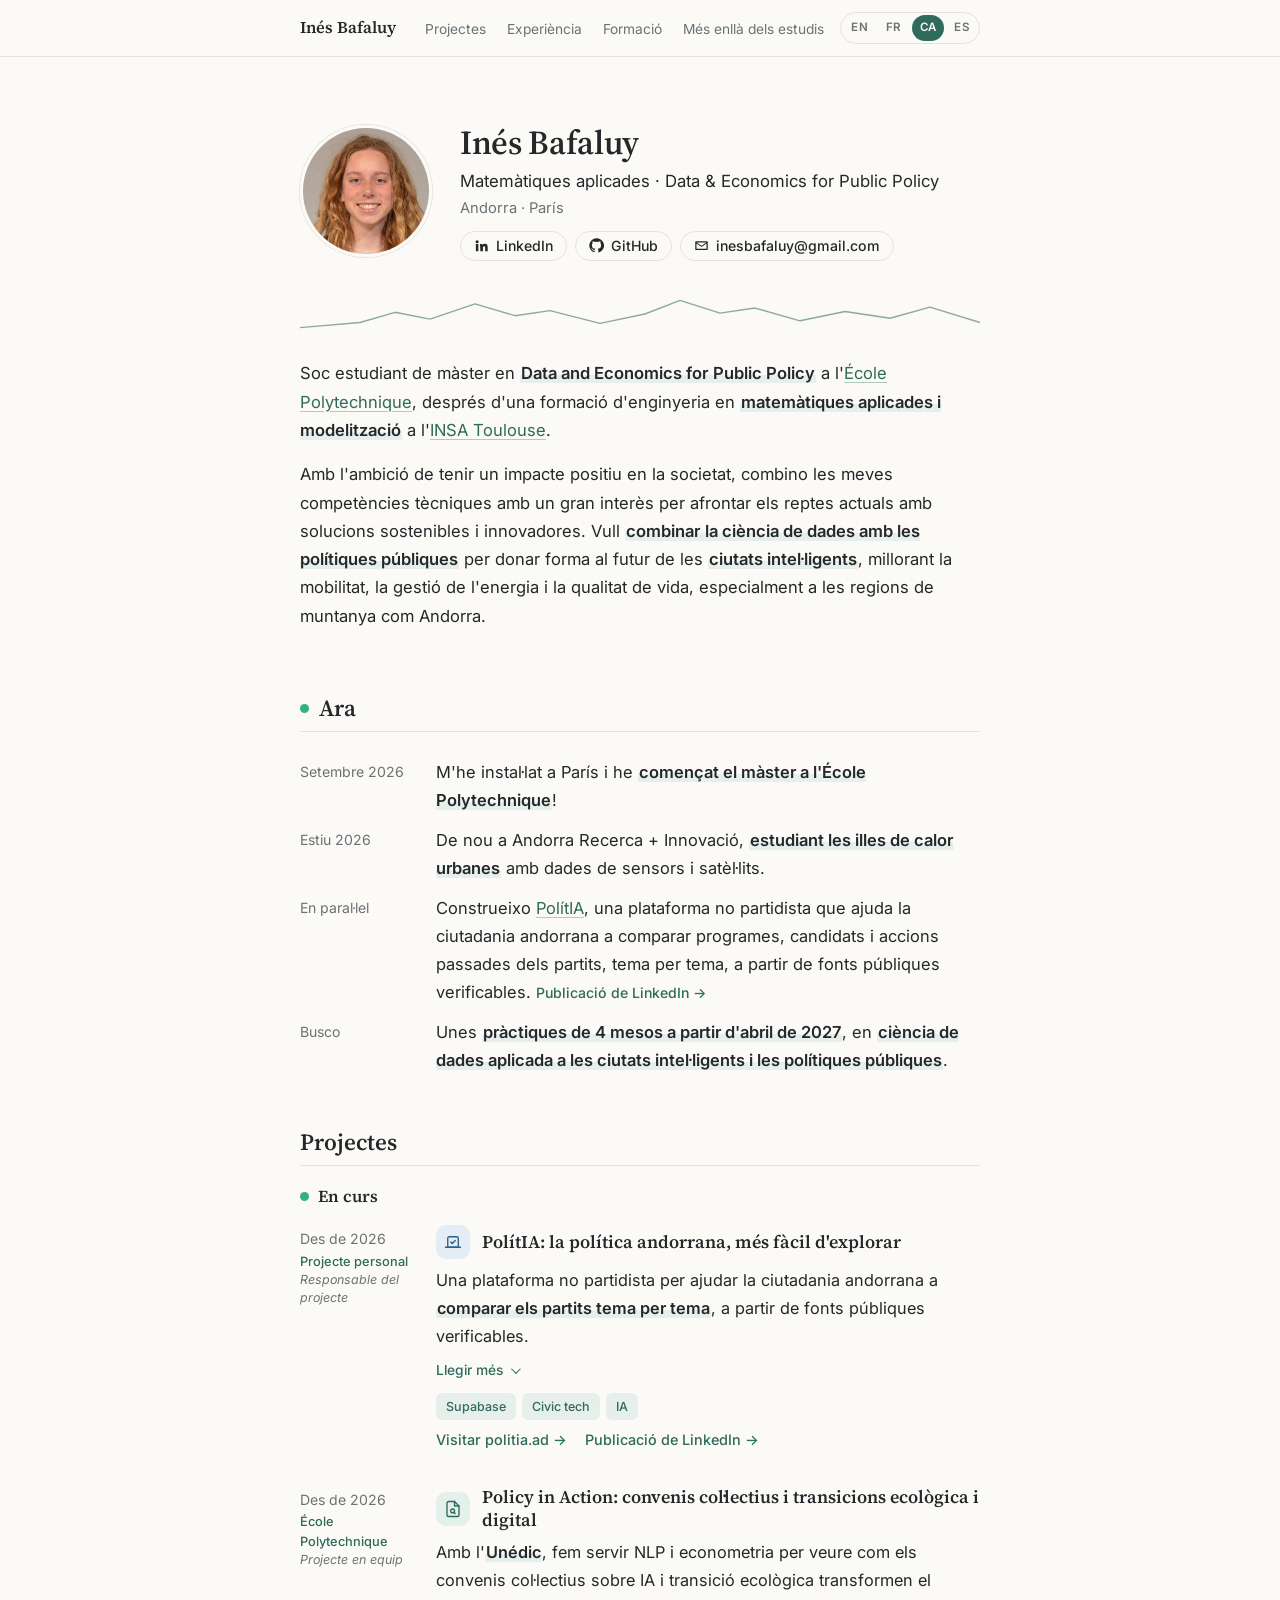
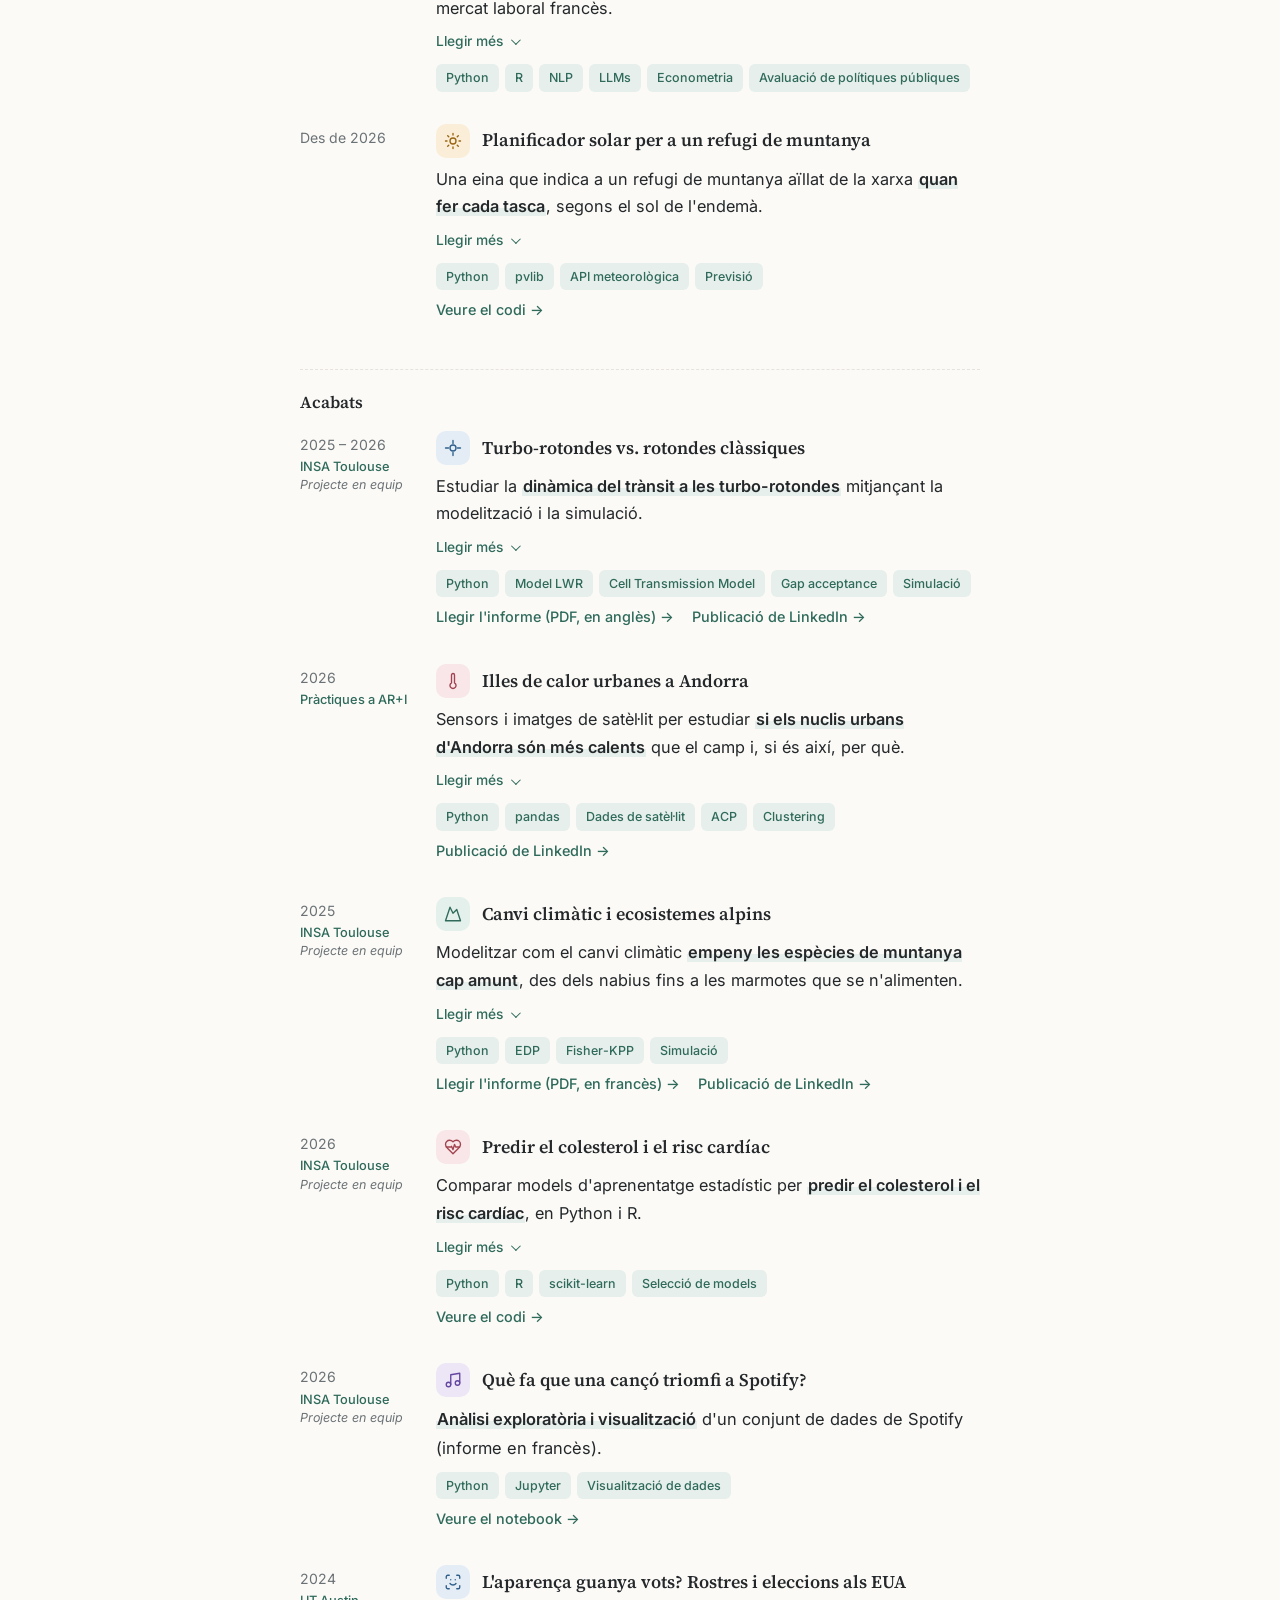
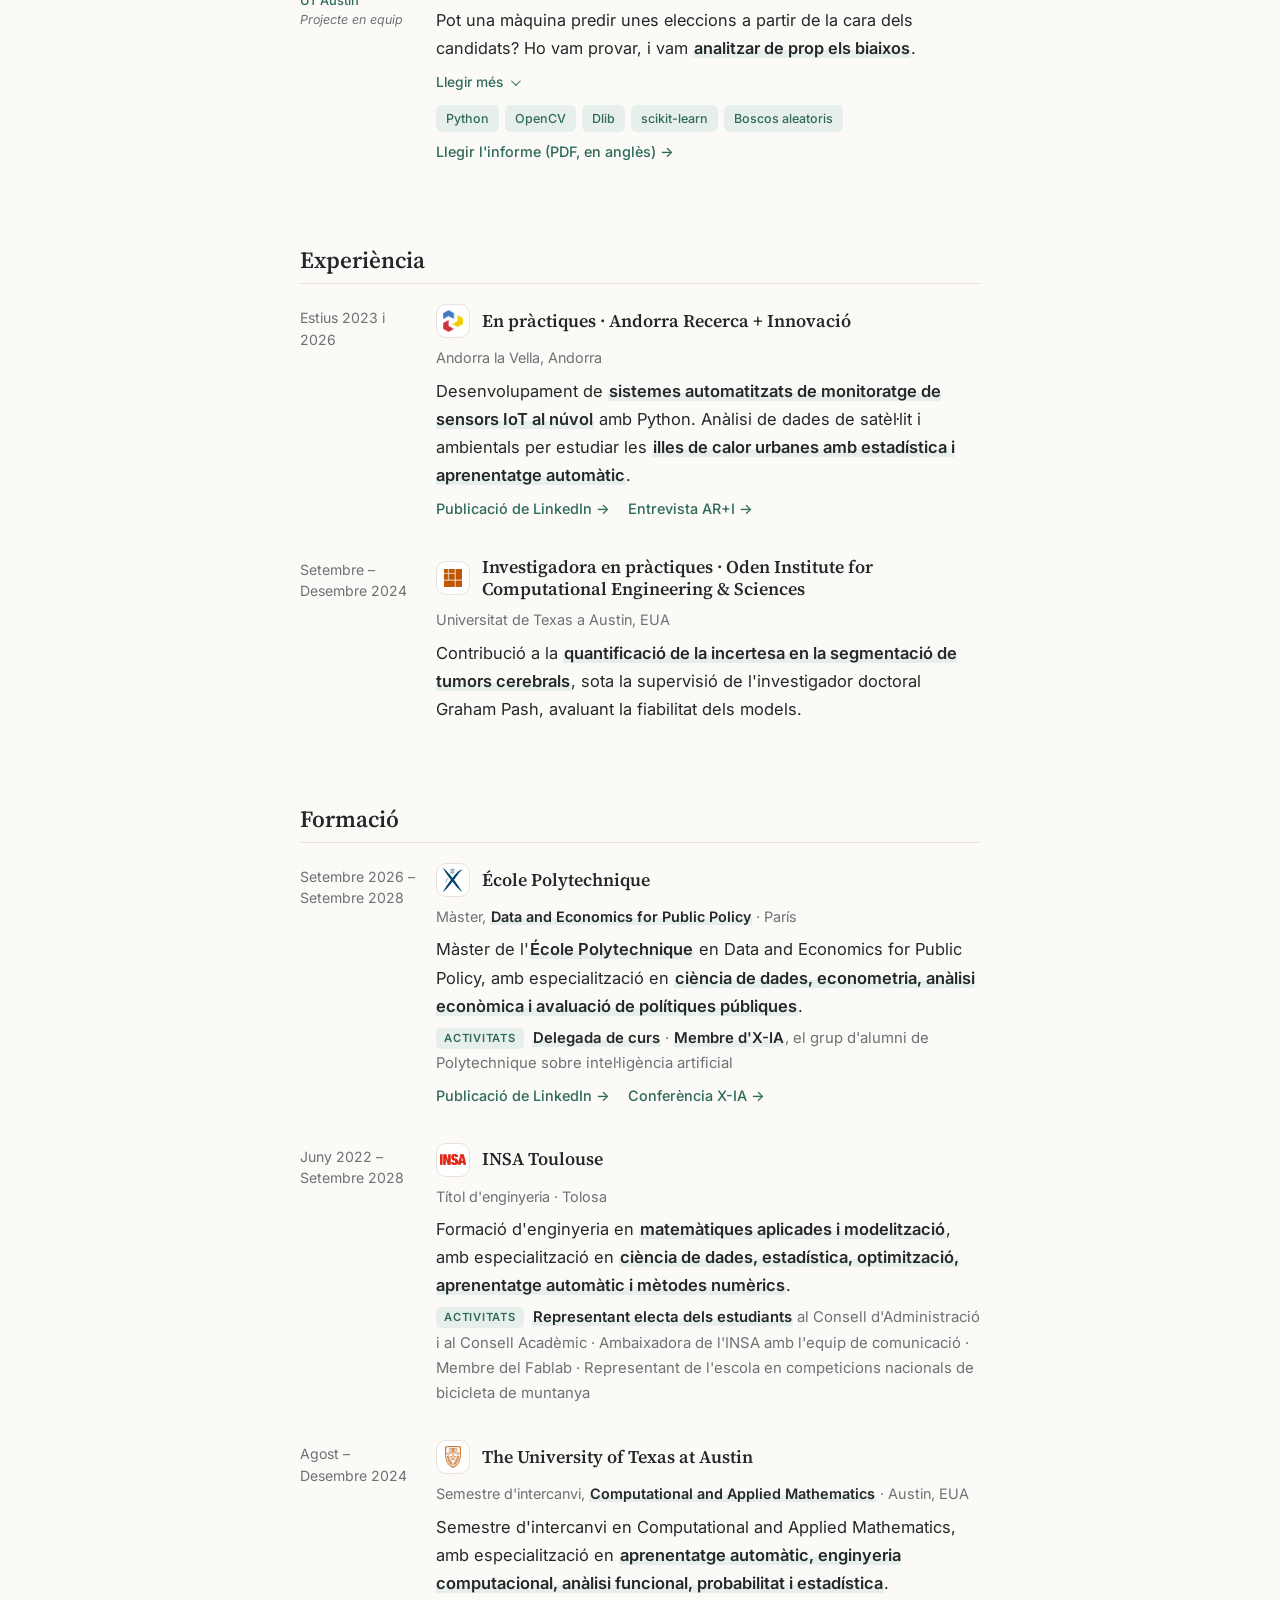
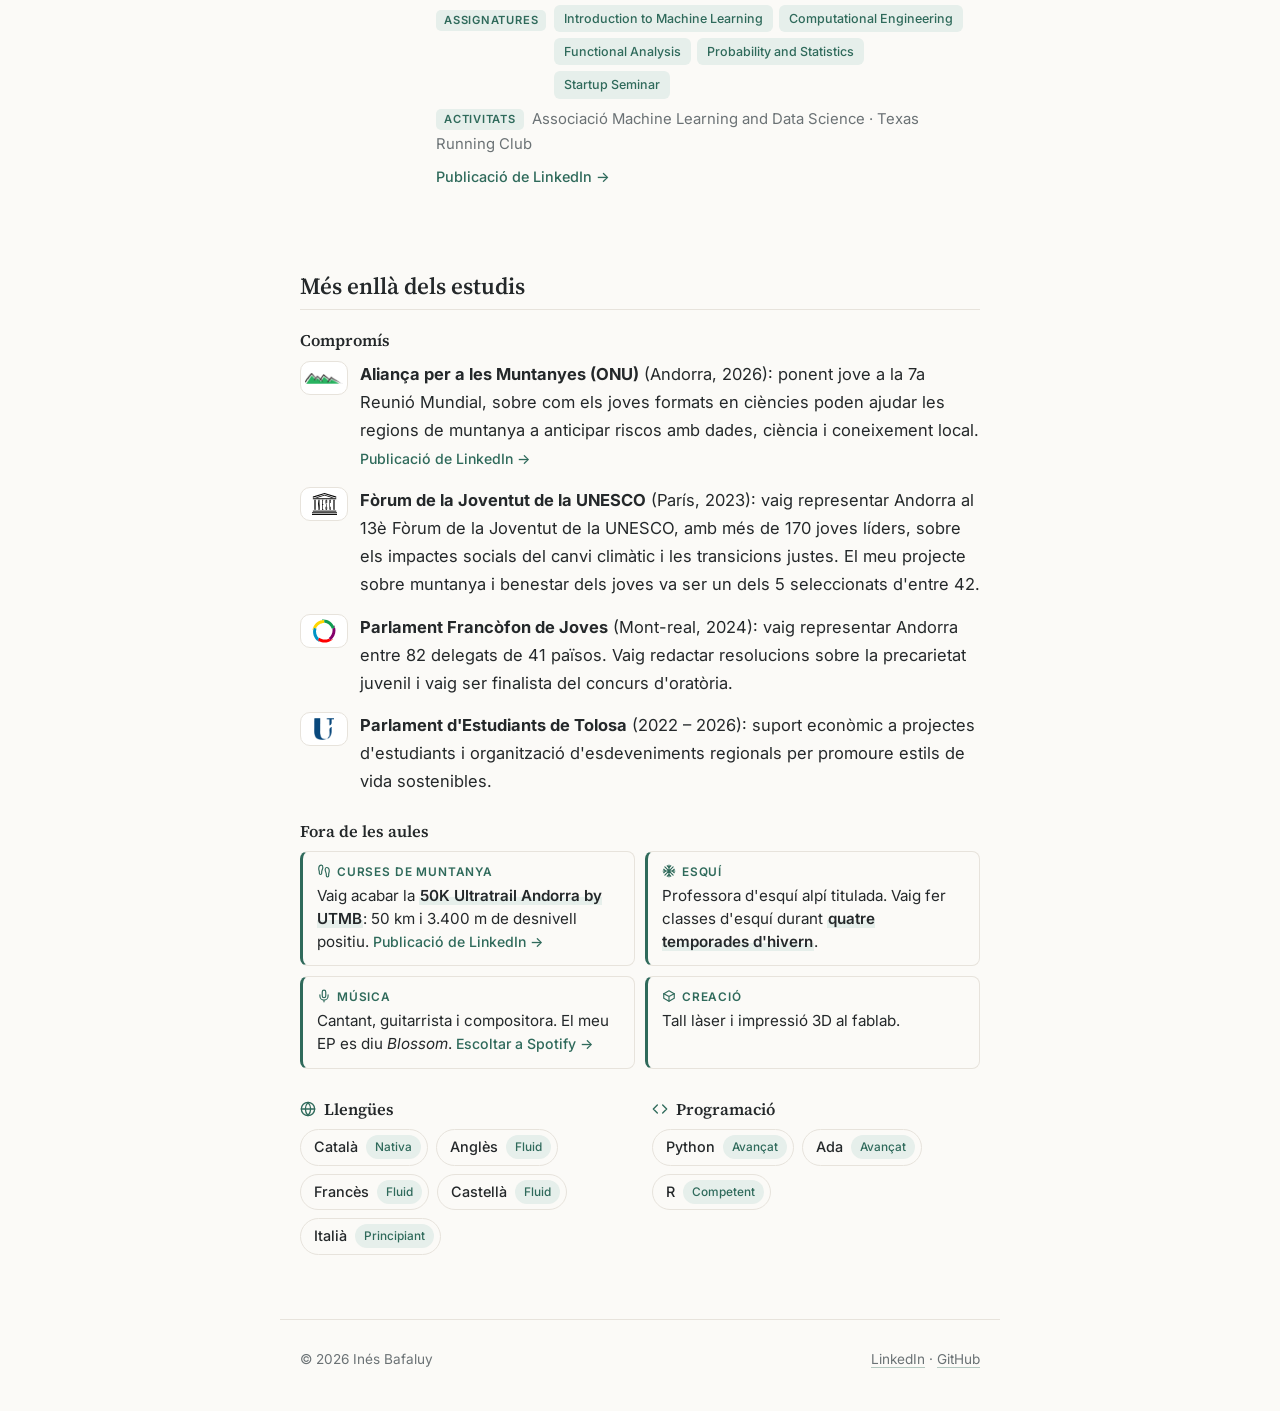
==== commit eef263c7: "Use name Inés Bafaluy" ====
--- a/ca/index.html
+++ b/ca/index.html
@@ -3,8 +3,8 @@
 <head>
   <meta charset="utf-8">
   <meta name="viewport" content="width=device-width, initial-scale=1">
-  <title>Inés Bafaluy Mota</title>
-  <meta name="description" content="Inés Bafaluy Mota: estudiant de màster en Data and Economics for Public Policy a l'École Polytechnique i estudiant d'enginyeria en matemàtiques aplicades a l'INSA Toulouse.">
+  <title>Inés Bafaluy</title>
+  <meta name="description" content="Inés Bafaluy: estudiant de màster en Data and Economics for Public Policy a l'École Polytechnique i estudiant d'enginyeria en matemàtiques aplicades a l'INSA Toulouse.">
   <link rel="preconnect" href="https://fonts.googleapis.com">
   <link rel="preconnect" href="https://fonts.gstatic.com" crossorigin>
   <link href="https://fonts.googleapis.com/css2?family=Inter:wght@400;500;600&family=Source+Serif+4:opsz,wght@8..60,500;8..60,600&display=swap" rel="stylesheet">
@@ -17,7 +17,7 @@
 <body>
   <nav class="nav">
     <div class="wrap nav-inner">
-      <a href="#top" class="nav-name">Inés Bafaluy Mota</a>
+      <a href="#top" class="nav-name">Inés Bafaluy</a>
       <div class="nav-right">
         <div class="nav-links">
           <a href="#projects">Projectes</a>
@@ -34,9 +34,9 @@
 
     <!-- INTRO -->
     <header class="intro">
-      <img class="avatar" src="../assets/ines.jpg" alt="Retrat d'Inés Bafaluy Mota" width="132" height="132">
+      <img class="avatar" src="../assets/ines.jpg" alt="Retrat d'Inés Bafaluy" width="132" height="132">
       <div>
-        <h1>Inés Bafaluy Mota</h1>
+        <h1>Inés Bafaluy</h1>
         <p class="role">Matemàtiques aplicades · Data &amp; Economics for Public Policy</p>
         <p class="places">Andorra · París</p>
         <div class="buttons">
@@ -303,7 +303,7 @@
   </main>
 
   <footer class="wrap footer">
-    <span>© 2026 Inés Bafaluy Mota</span>
+    <span>© 2026 Inés Bafaluy</span>
     <span><a href="https://www.linkedin.com/in/inesbafaluy" target="_blank" rel="noopener">LinkedIn</a> · <a href="https://github.com/InesBafaluy" target="_blank" rel="noopener">GitHub</a></span>
   </footer>
 
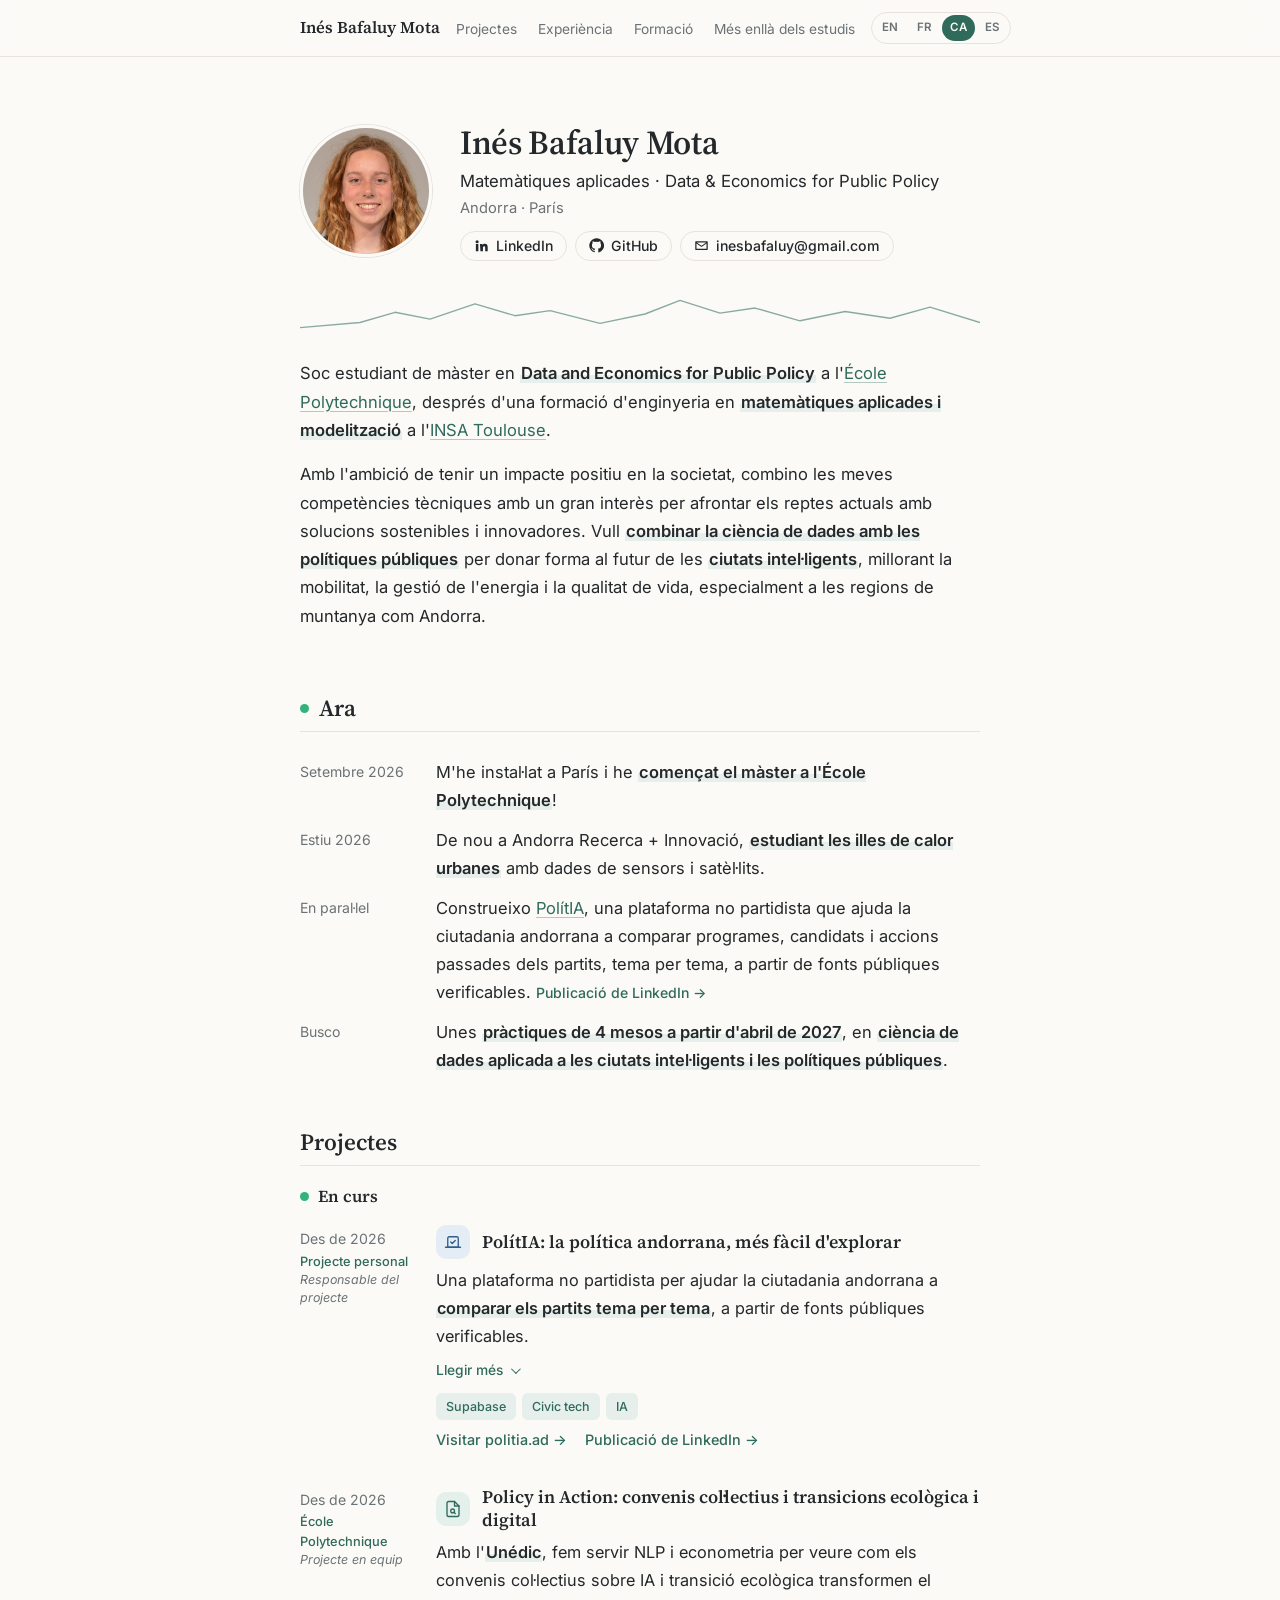
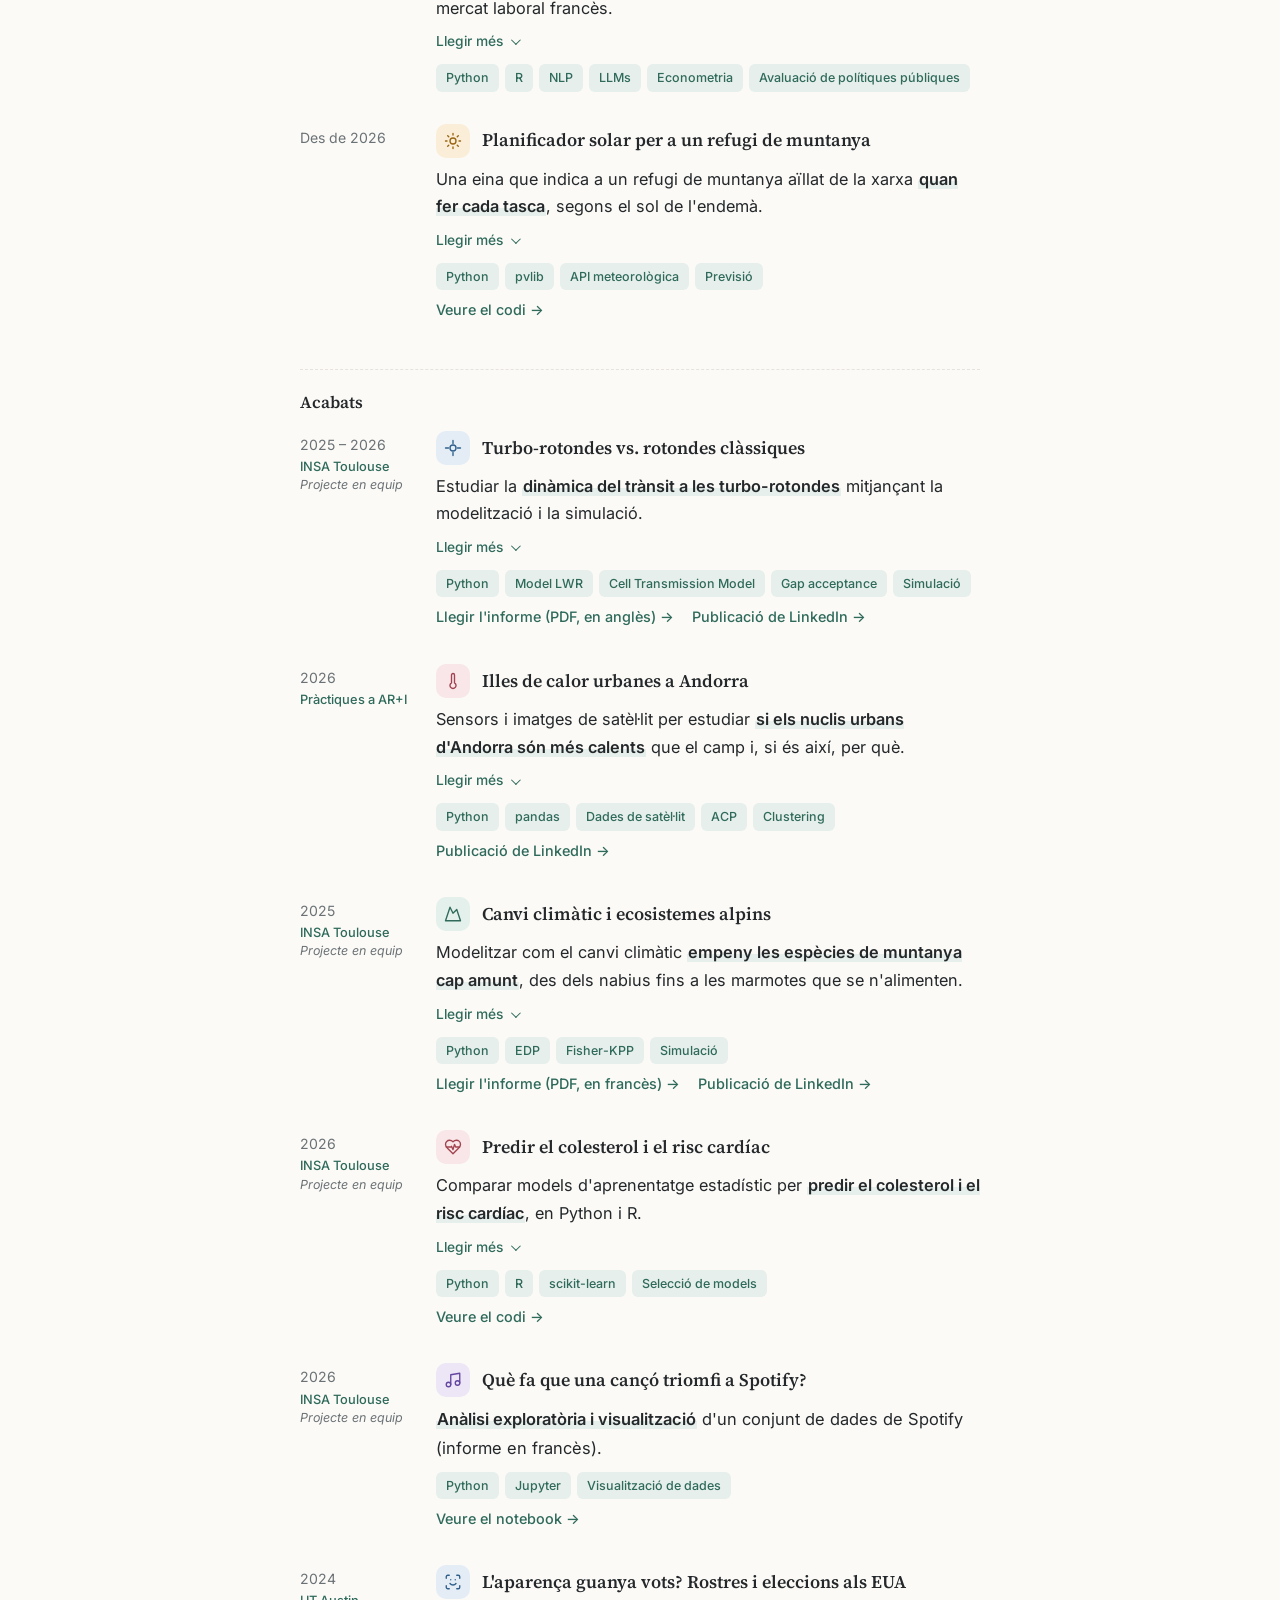
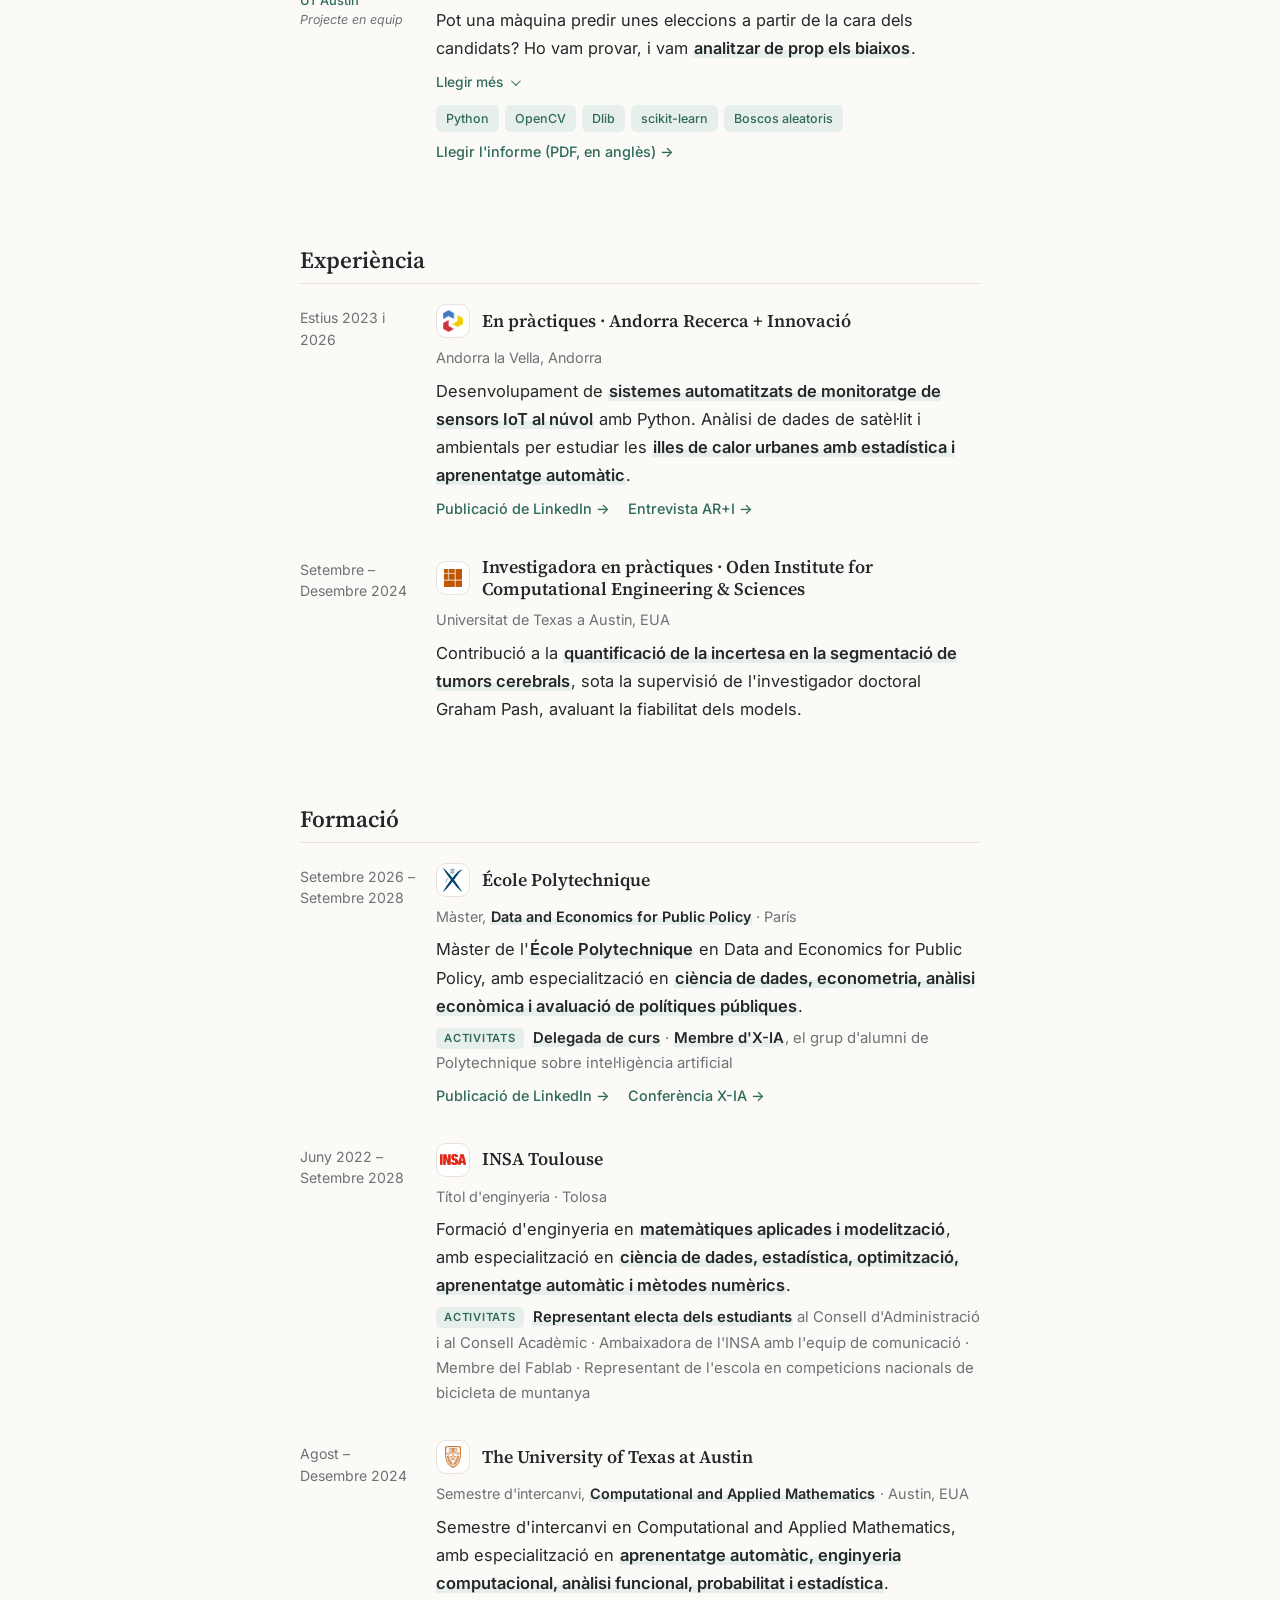
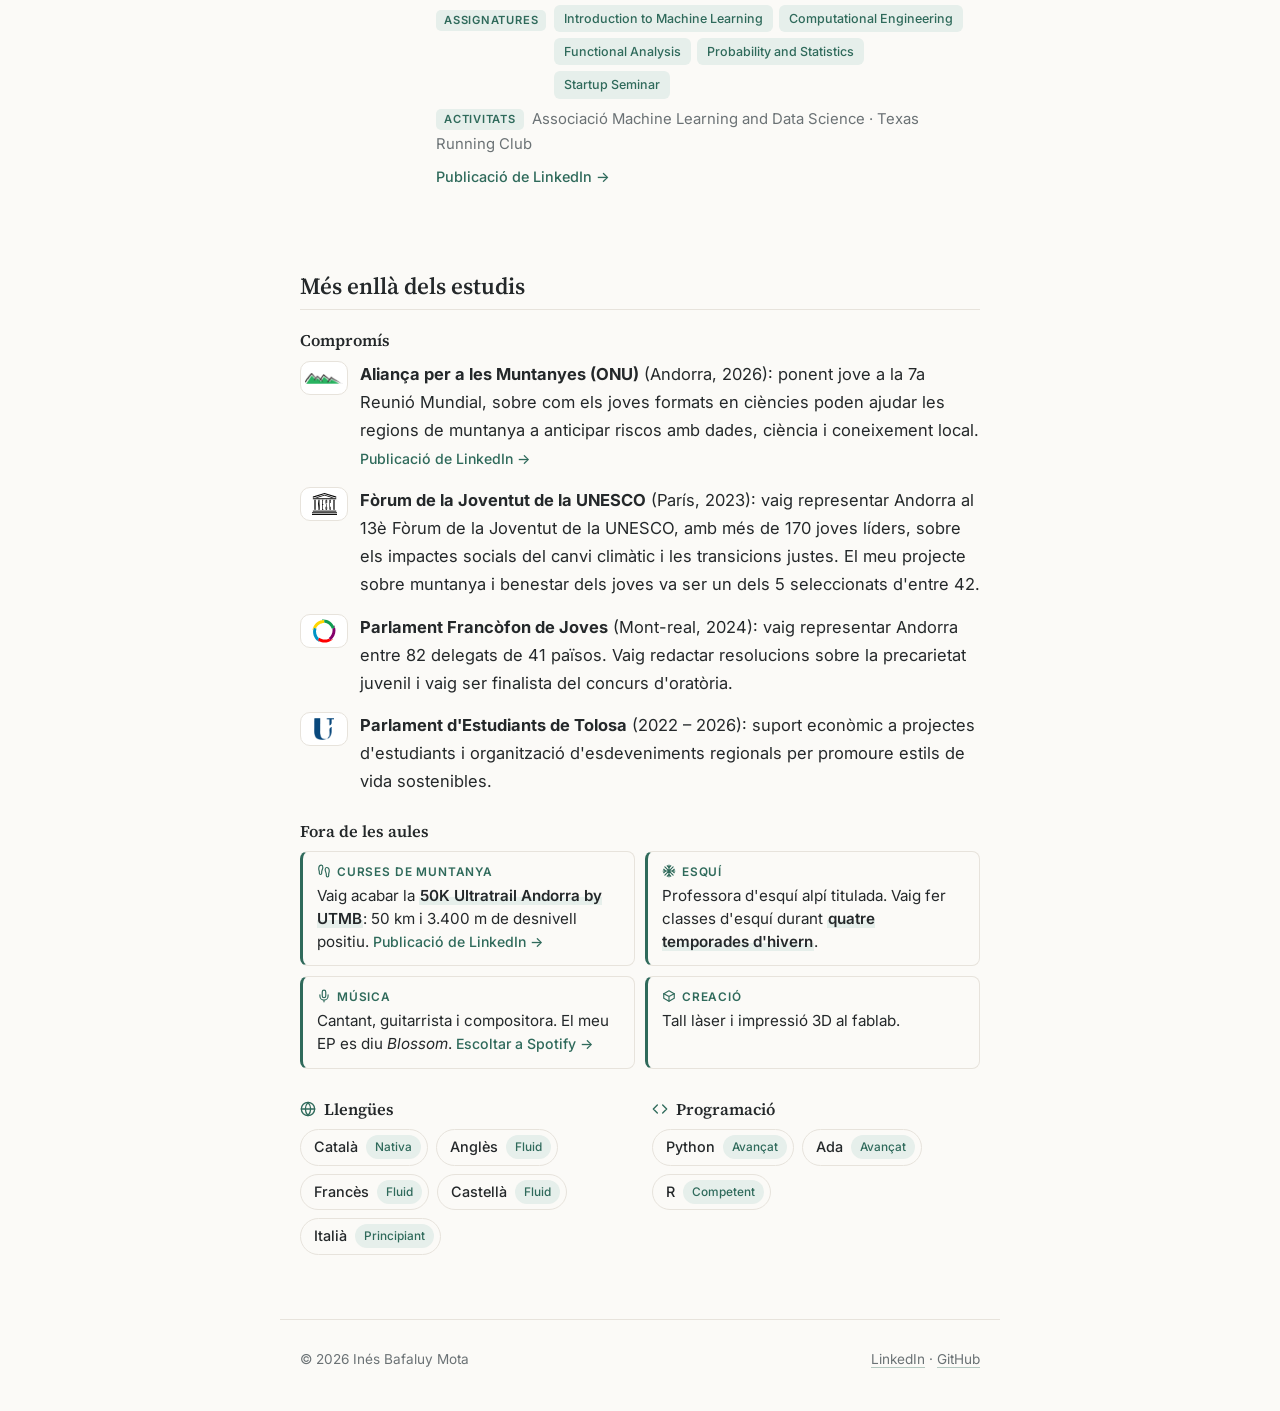
==== commit 74556ceb: "Use full name Inés Bafaluy Mota" ====
--- a/ca/index.html
+++ b/ca/index.html
@@ -3,8 +3,8 @@
 <head>
   <meta charset="utf-8">
   <meta name="viewport" content="width=device-width, initial-scale=1">
-  <title>Inés Bafaluy</title>
-  <meta name="description" content="Inés Bafaluy: estudiant de màster en Data and Economics for Public Policy a l'École Polytechnique i estudiant d'enginyeria en matemàtiques aplicades a l'INSA Toulouse.">
+  <title>Inés Bafaluy Mota</title>
+  <meta name="description" content="Inés Bafaluy Mota: estudiant de màster en Data and Economics for Public Policy a l'École Polytechnique i estudiant d'enginyeria en matemàtiques aplicades a l'INSA Toulouse.">
   <link rel="preconnect" href="https://fonts.googleapis.com">
   <link rel="preconnect" href="https://fonts.gstatic.com" crossorigin>
   <link href="https://fonts.googleapis.com/css2?family=Inter:wght@400;500;600&family=Source+Serif+4:opsz,wght@8..60,500;8..60,600&display=swap" rel="stylesheet">
@@ -17,7 +17,7 @@
 <body>
   <nav class="nav">
     <div class="wrap nav-inner">
-      <a href="#top" class="nav-name">Inés Bafaluy</a>
+      <a href="#top" class="nav-name">Inés Bafaluy Mota</a>
       <div class="nav-right">
         <div class="nav-links">
           <a href="#projects">Projectes</a>
@@ -34,9 +34,9 @@
 
     <!-- INTRO -->
     <header class="intro">
-      <img class="avatar" src="../assets/ines.jpg" alt="Retrat d'Inés Bafaluy" width="132" height="132">
+      <img class="avatar" src="../assets/ines.jpg" alt="Retrat d'Inés Bafaluy Mota" width="132" height="132">
       <div>
-        <h1>Inés Bafaluy</h1>
+        <h1>Inés Bafaluy Mota</h1>
         <p class="role">Matemàtiques aplicades · Data &amp; Economics for Public Policy</p>
         <p class="places">Andorra · París</p>
         <div class="buttons">
@@ -303,7 +303,7 @@
   </main>
 
   <footer class="wrap footer">
-    <span>© 2026 Inés Bafaluy</span>
+    <span>© 2026 Inés Bafaluy Mota</span>
     <span><a href="https://www.linkedin.com/in/inesbafaluy" target="_blank" rel="noopener">LinkedIn</a> · <a href="https://github.com/InesBafaluy" target="_blank" rel="noopener">GitHub</a></span>
   </footer>
 
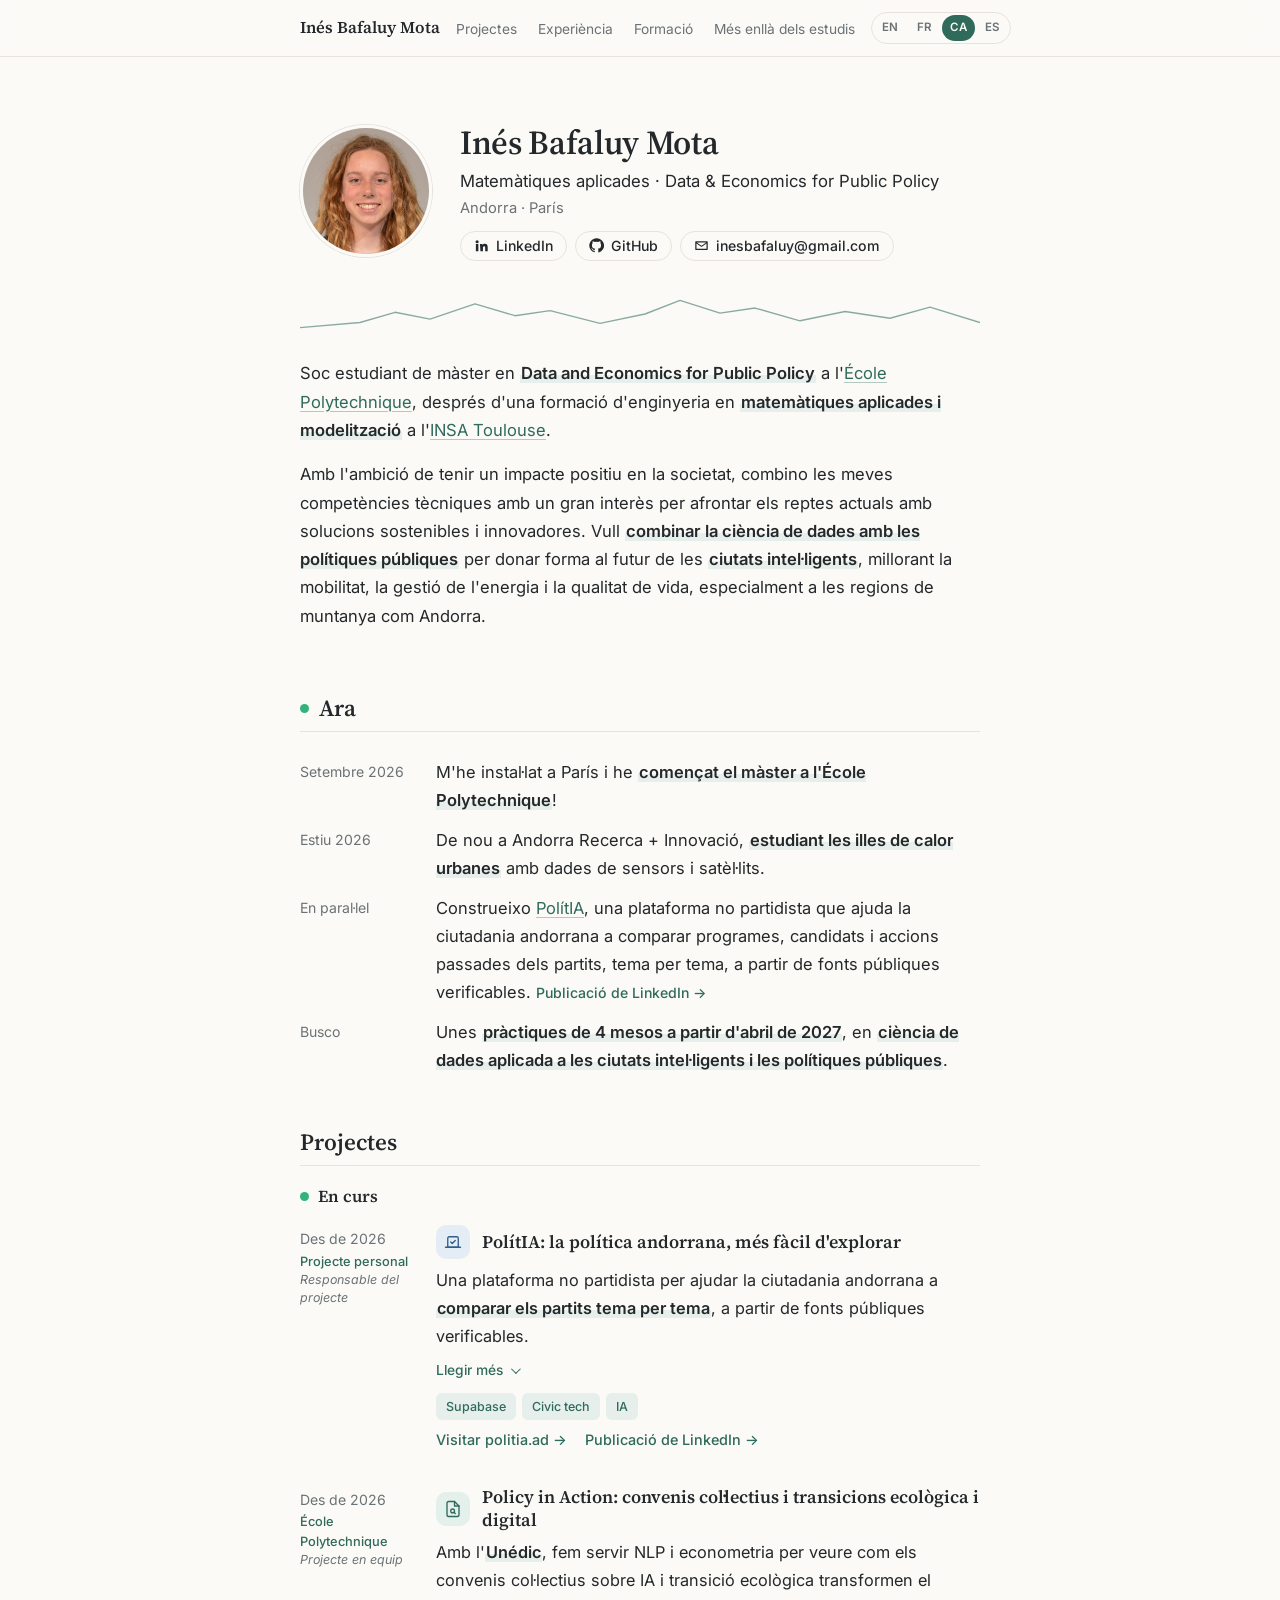
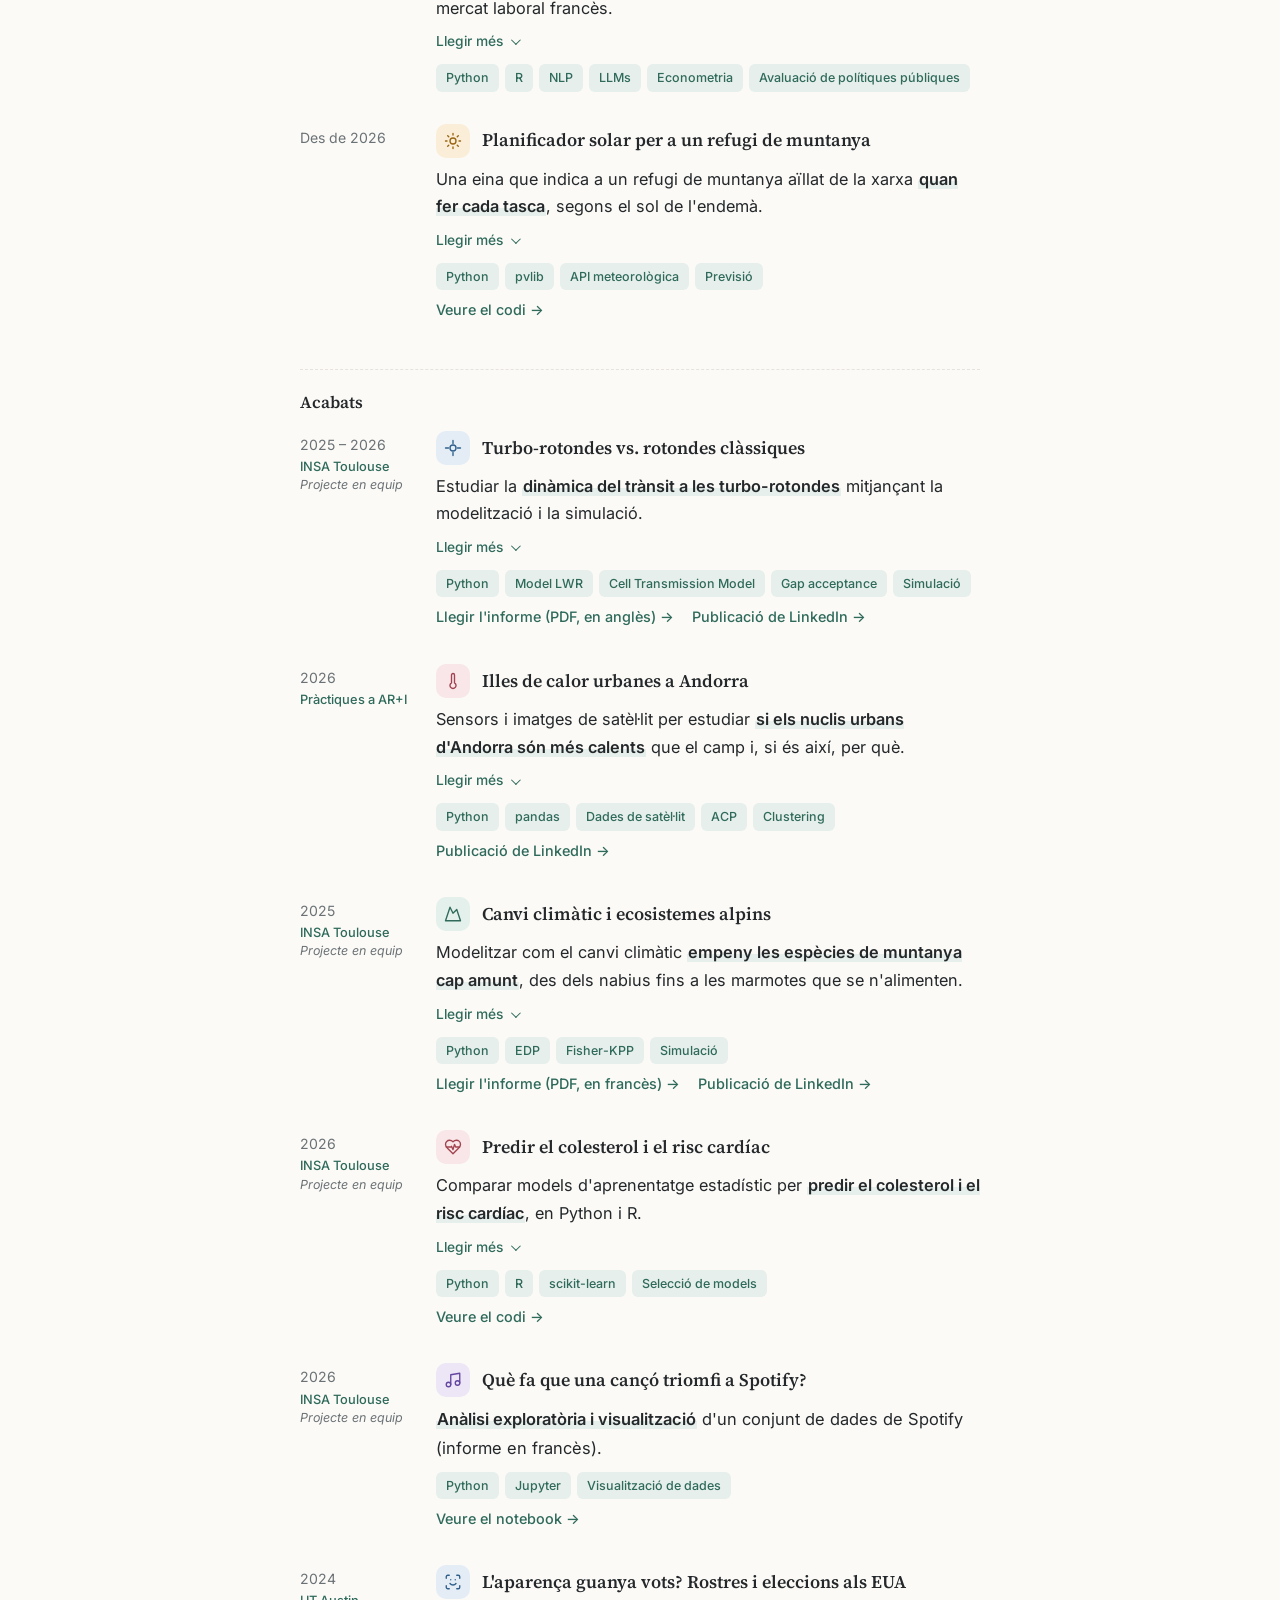
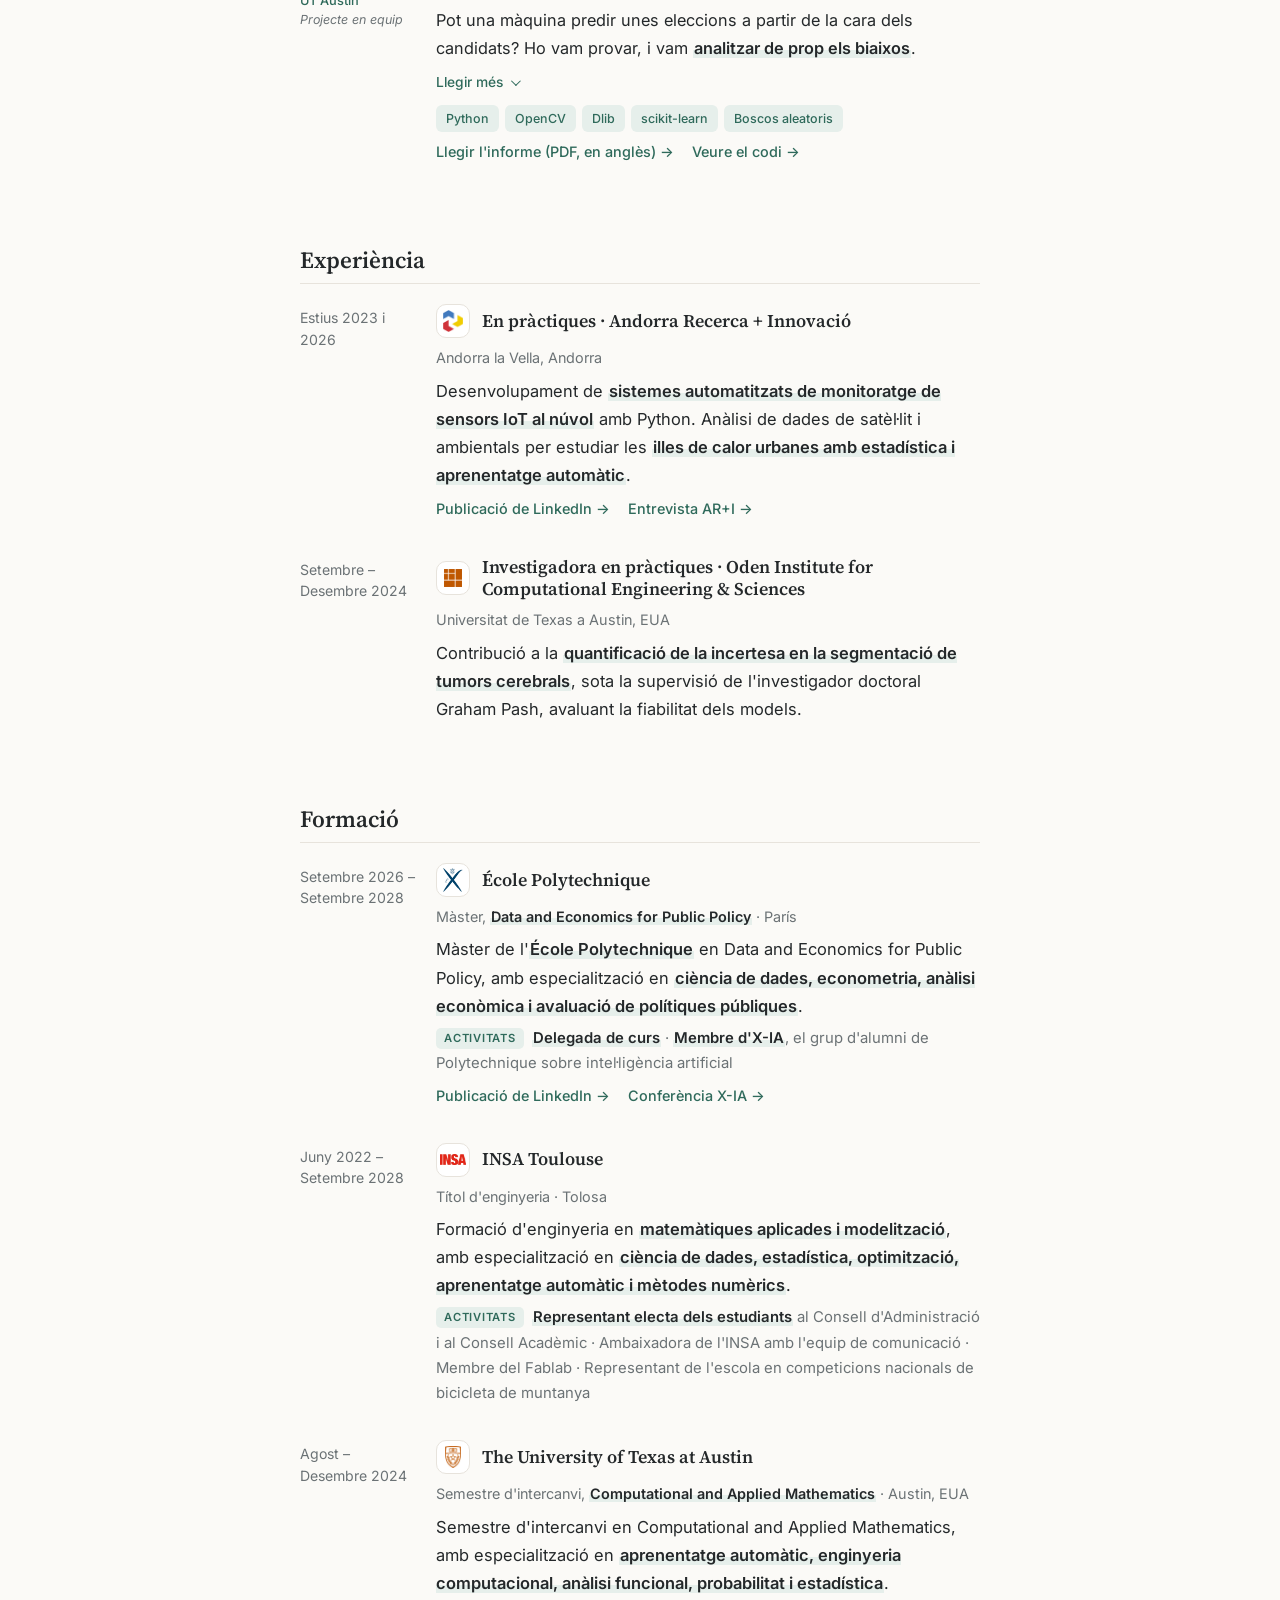
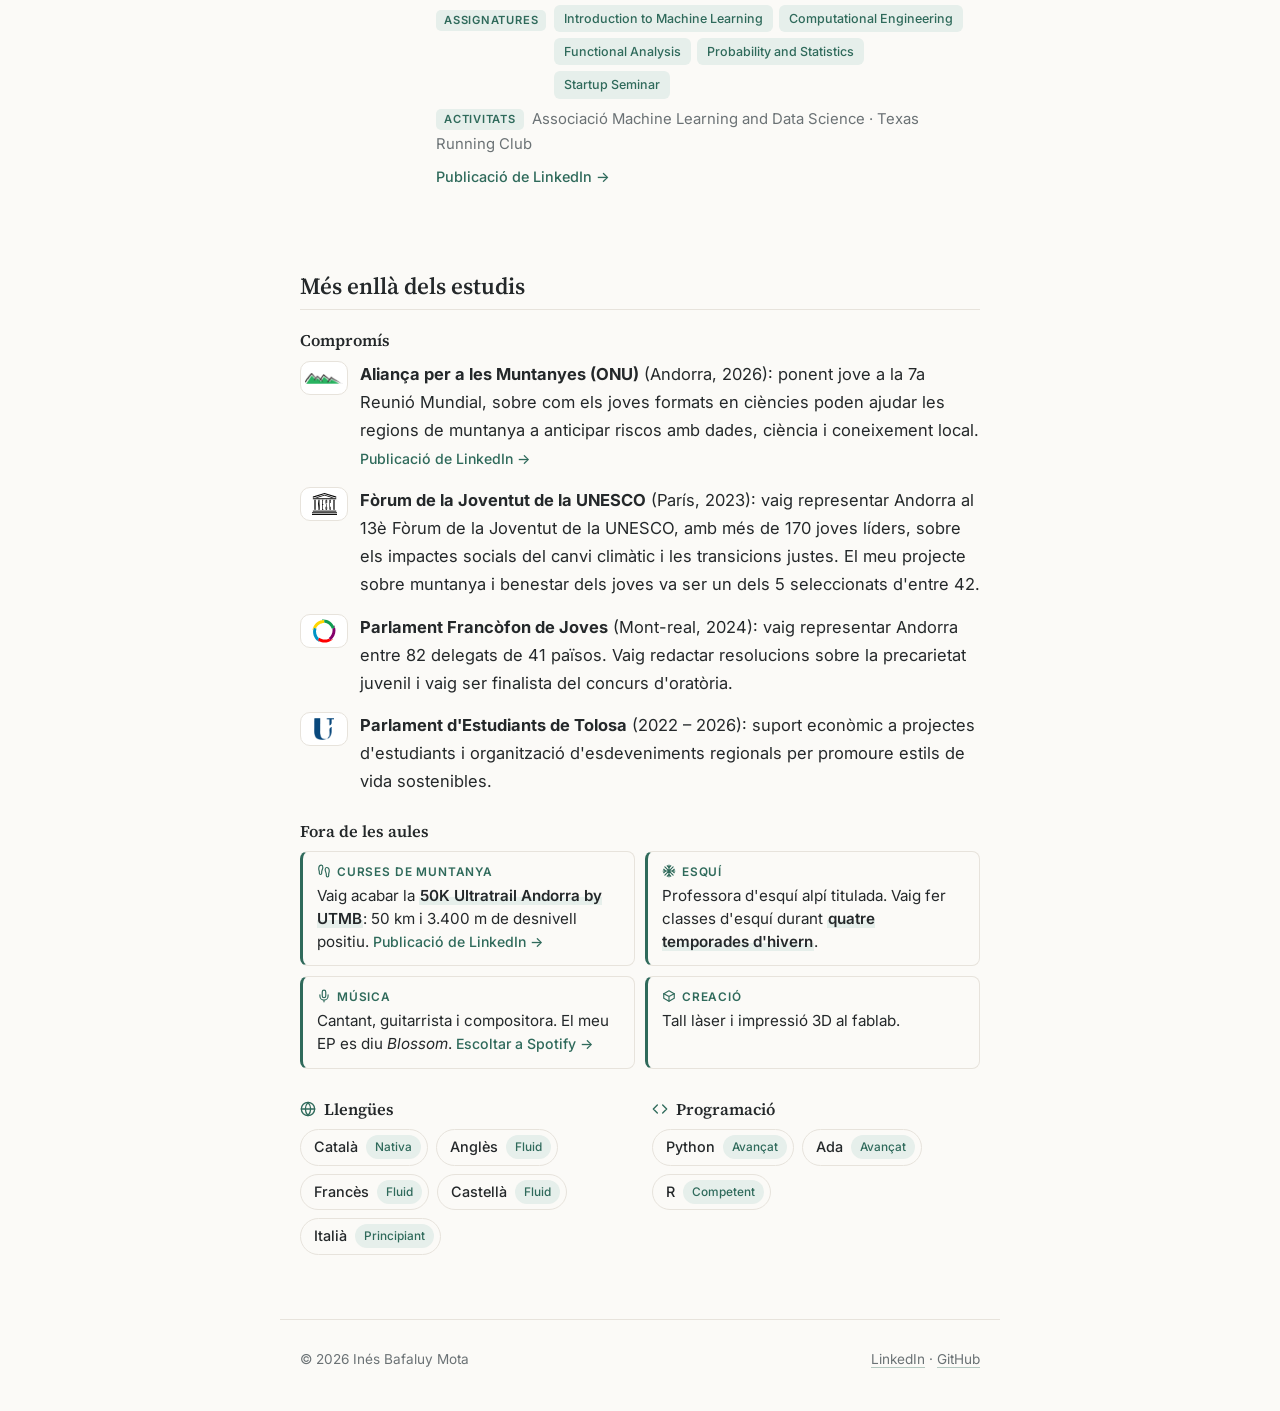
==== commit 0a5e82e7: "Link elections project code" ====
--- a/ca/index.html
+++ b/ca/index.html
@@ -192,7 +192,7 @@
             <p>Un projecte d'aprenentatge automàtic per al meu curs d'introducció a la IA a UT Austin. Vam situar <strong>68 punts de referència facials</strong> en cada candidat a la presidència dels EUA des de 1960, els vam convertir en 2.280 variables de distància i vam comparar <strong>boscos aleatoris, SVM i xarxes neuronals</strong> per mesurar la relació entre els trets facials i els resultats electorals, tot discutint els biaixos d'un model així.</p>
           </details>
           <ul class="tags"><li>Python</li><li>OpenCV</li><li>Dlib</li><li>scikit-learn</li><li>Boscos aleatoris</li></ul>
-          <p class="more"><a href="../reports/faces-and-elections.pdf" target="_blank" rel="noopener">Llegir l'informe (PDF, en anglès) →</a></p>
+          <p class="more"><a href="../reports/faces-and-elections.pdf" target="_blank" rel="noopener">Llegir l'informe (PDF, en anglès) →</a><a href="https://github.com/InesBafaluy/do-looks-win-votes" target="_blank" rel="noopener">Veure el codi →</a></p>
         </div>
       </article>
     </section>
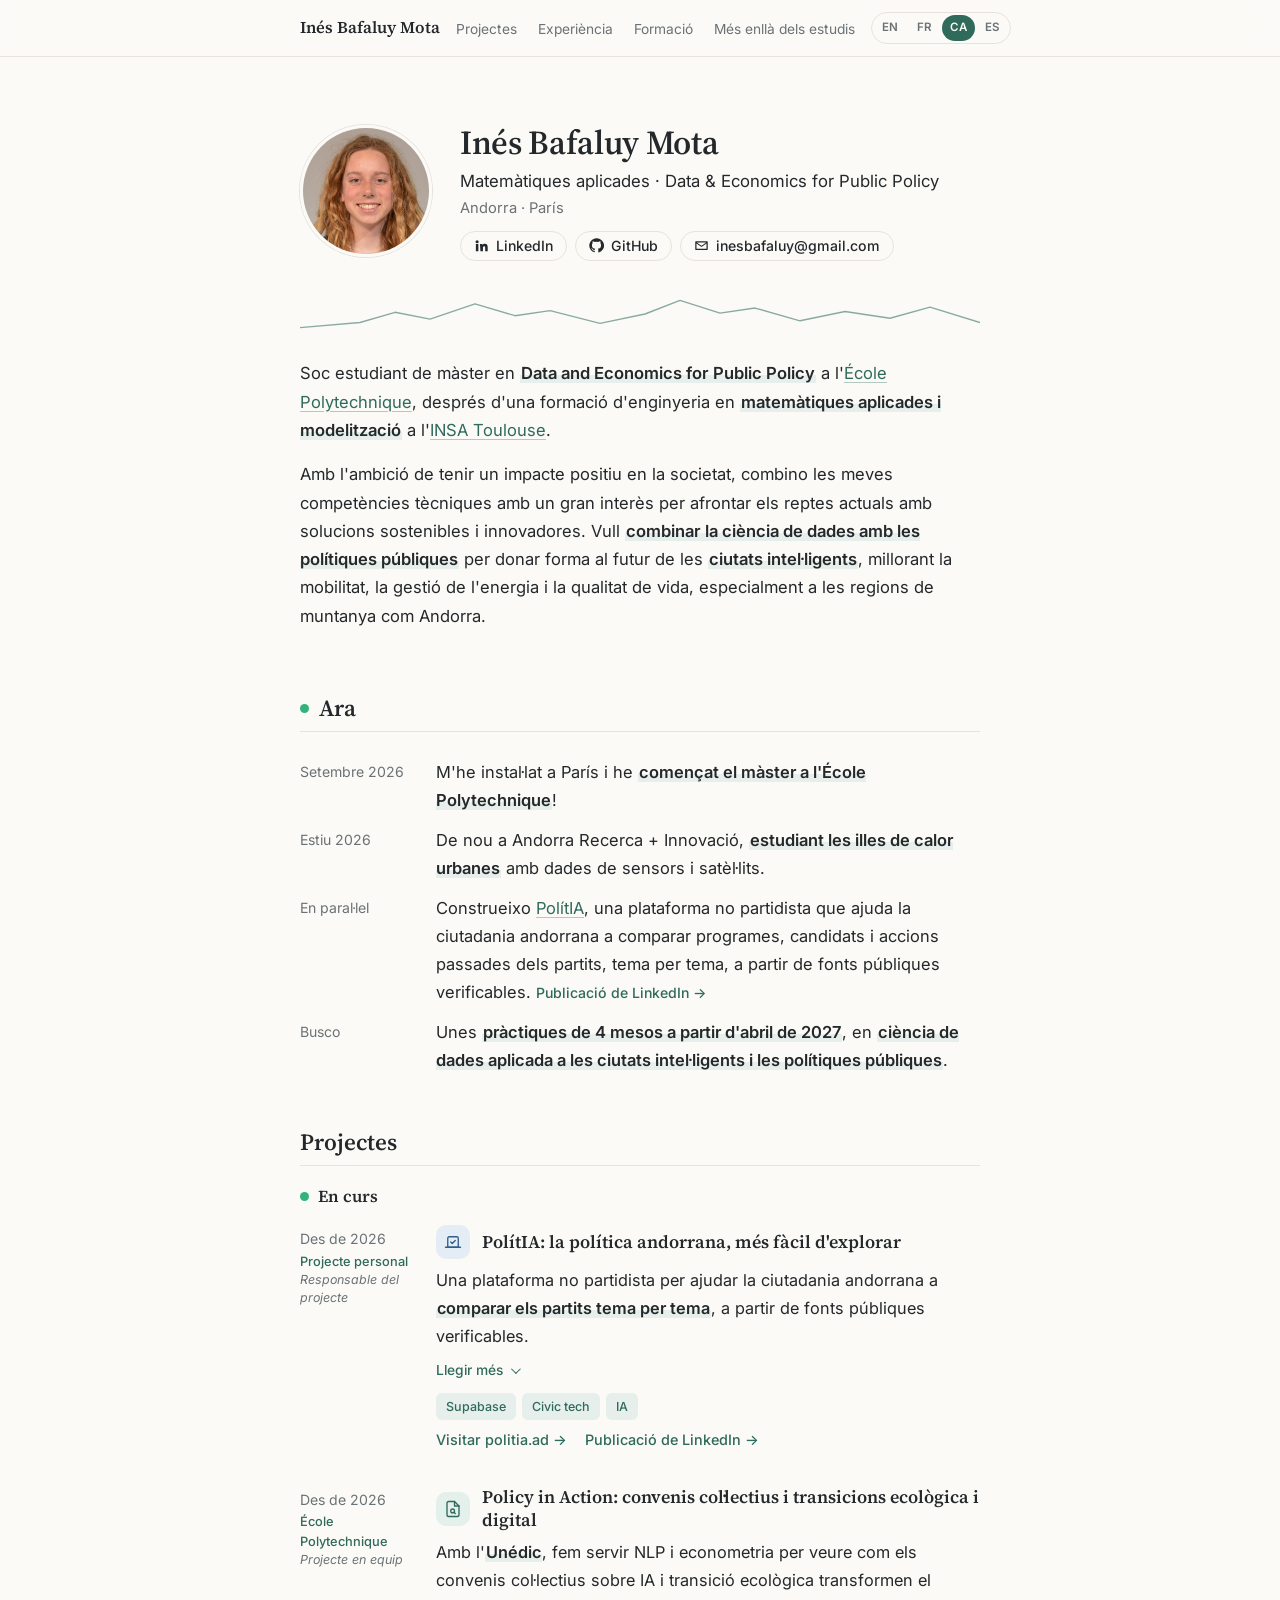
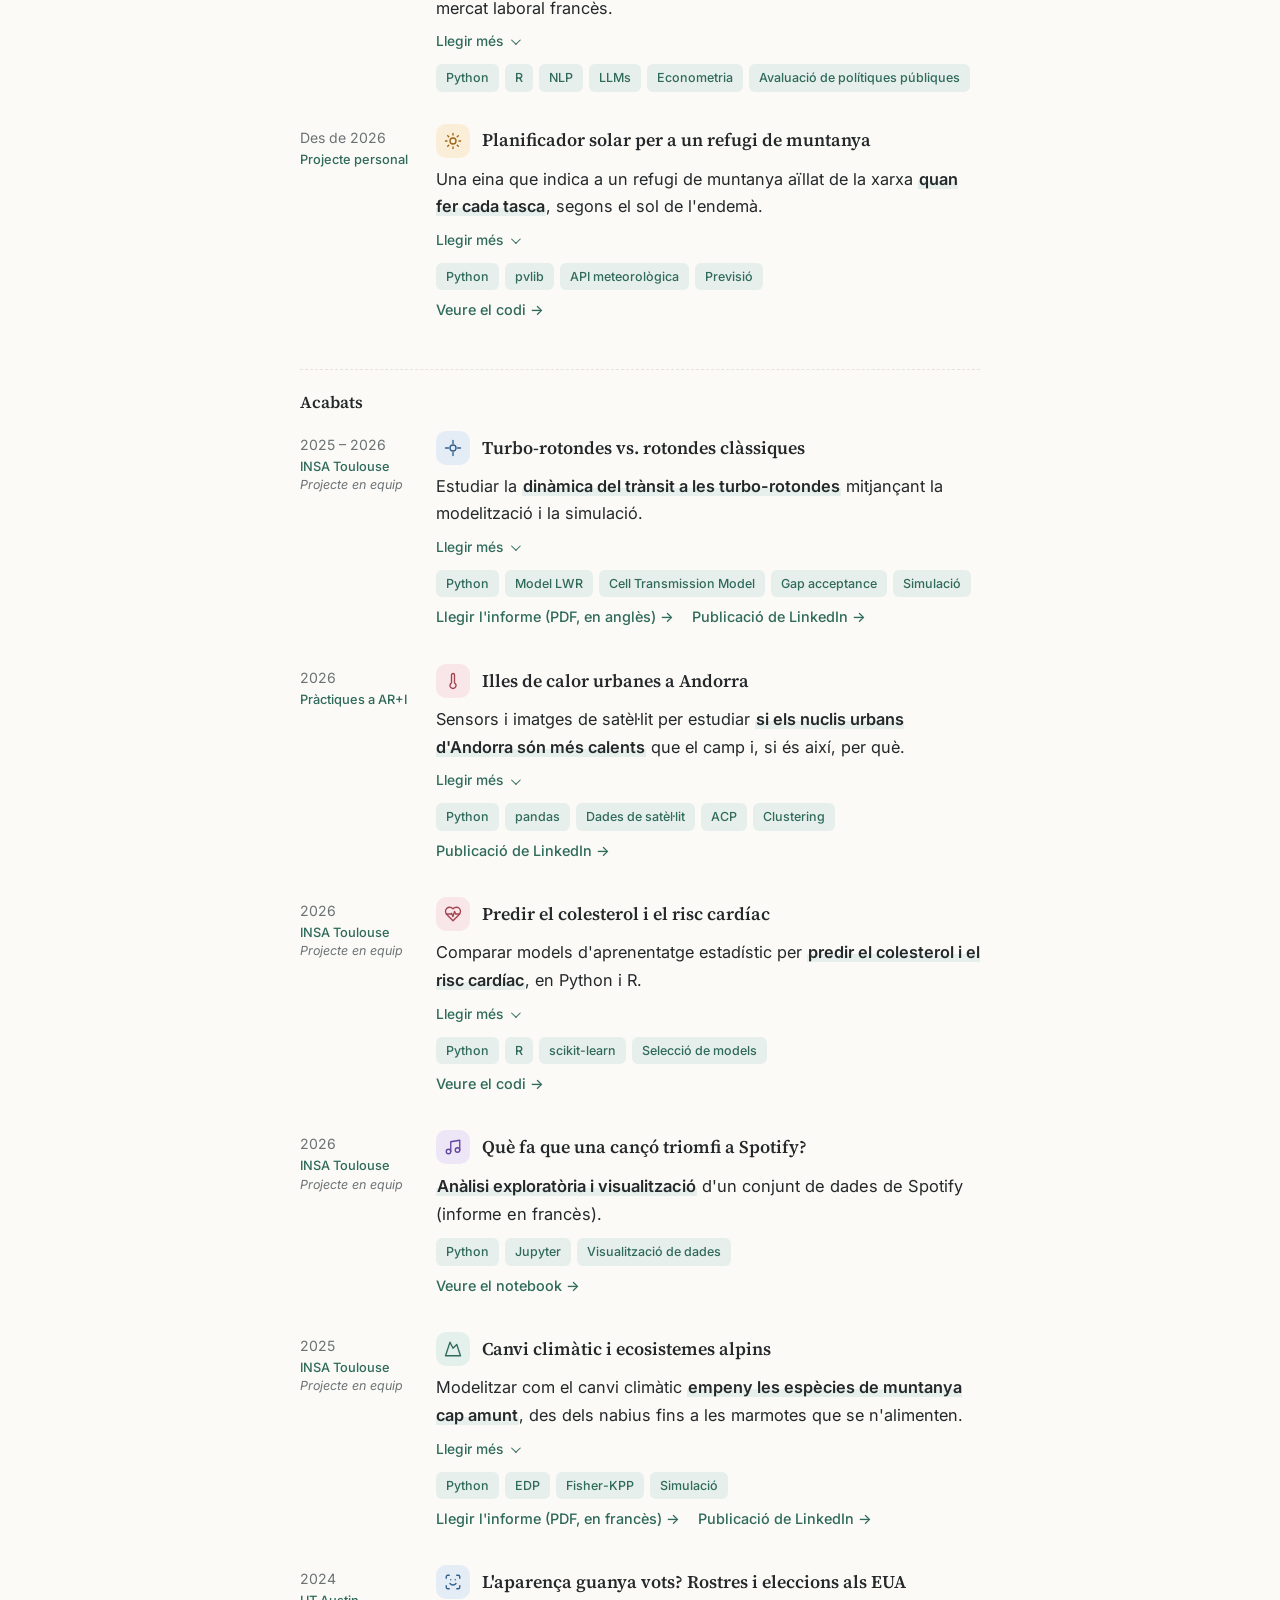
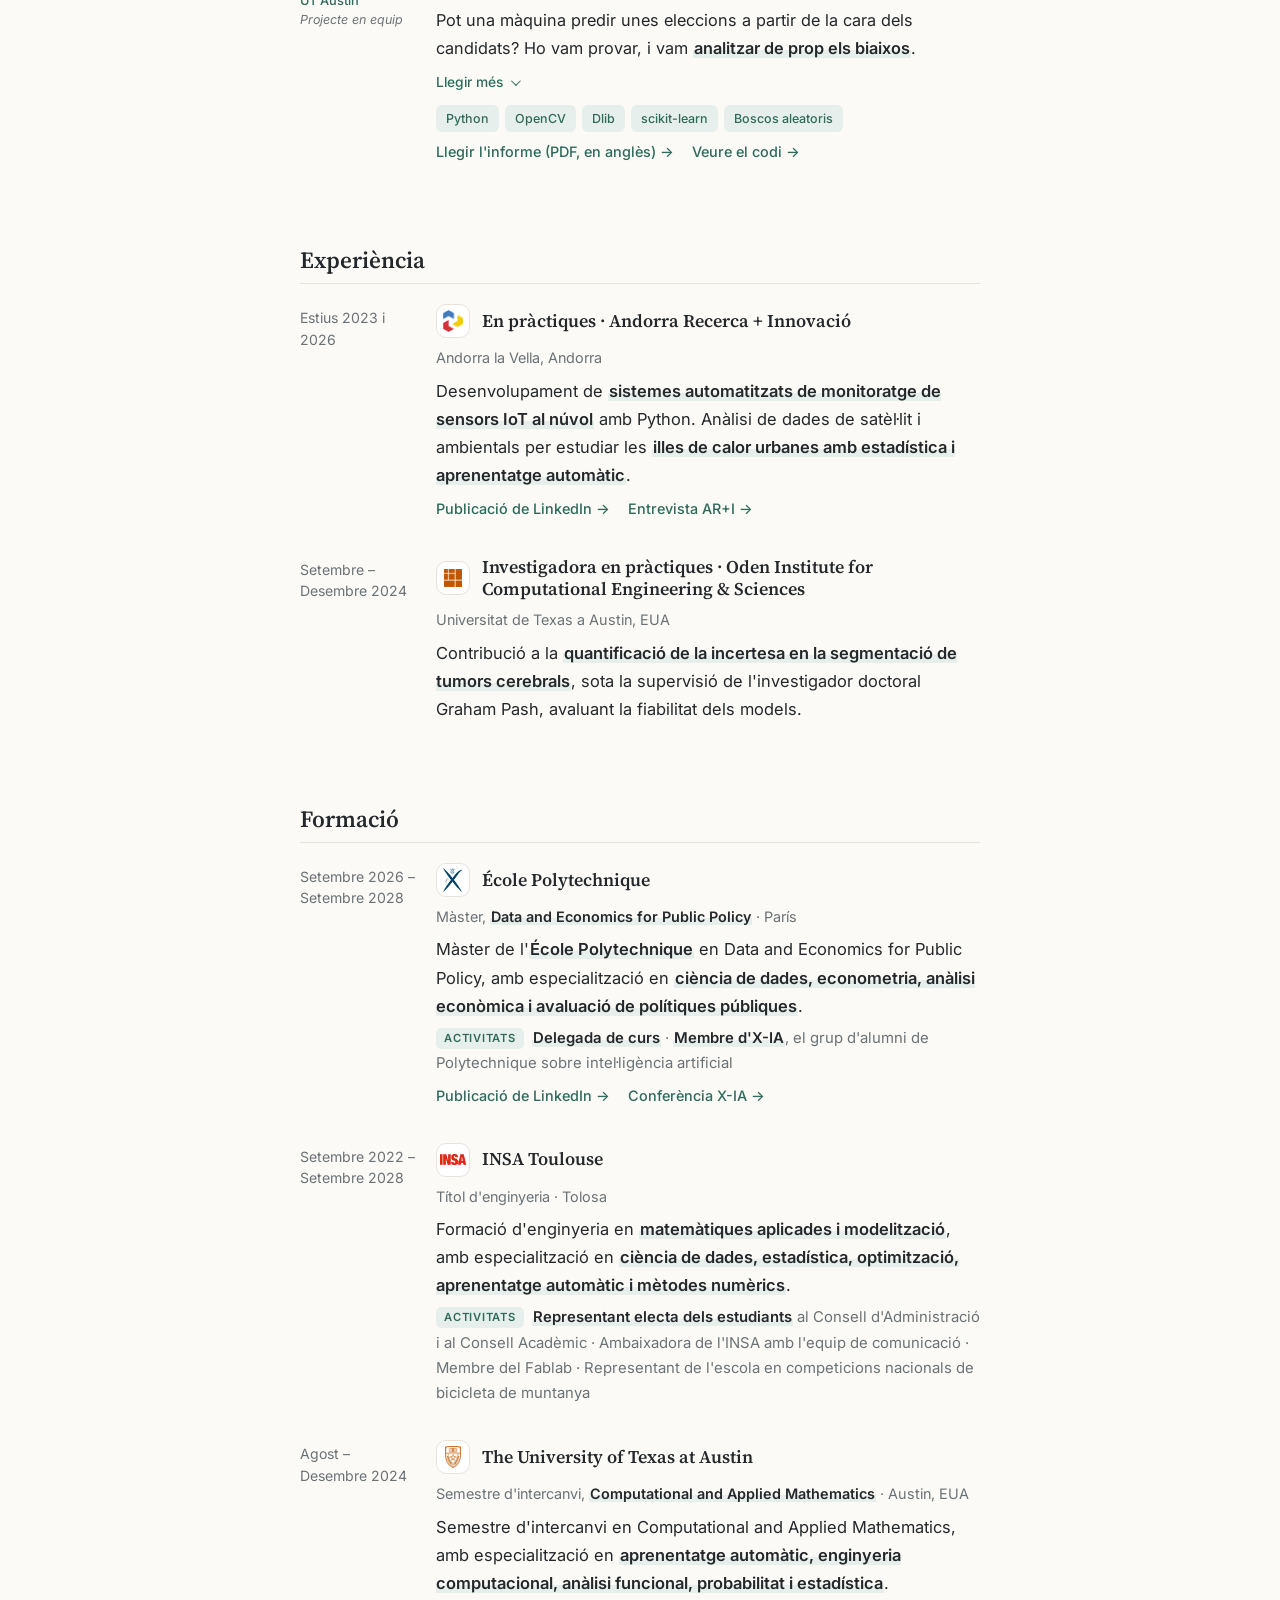
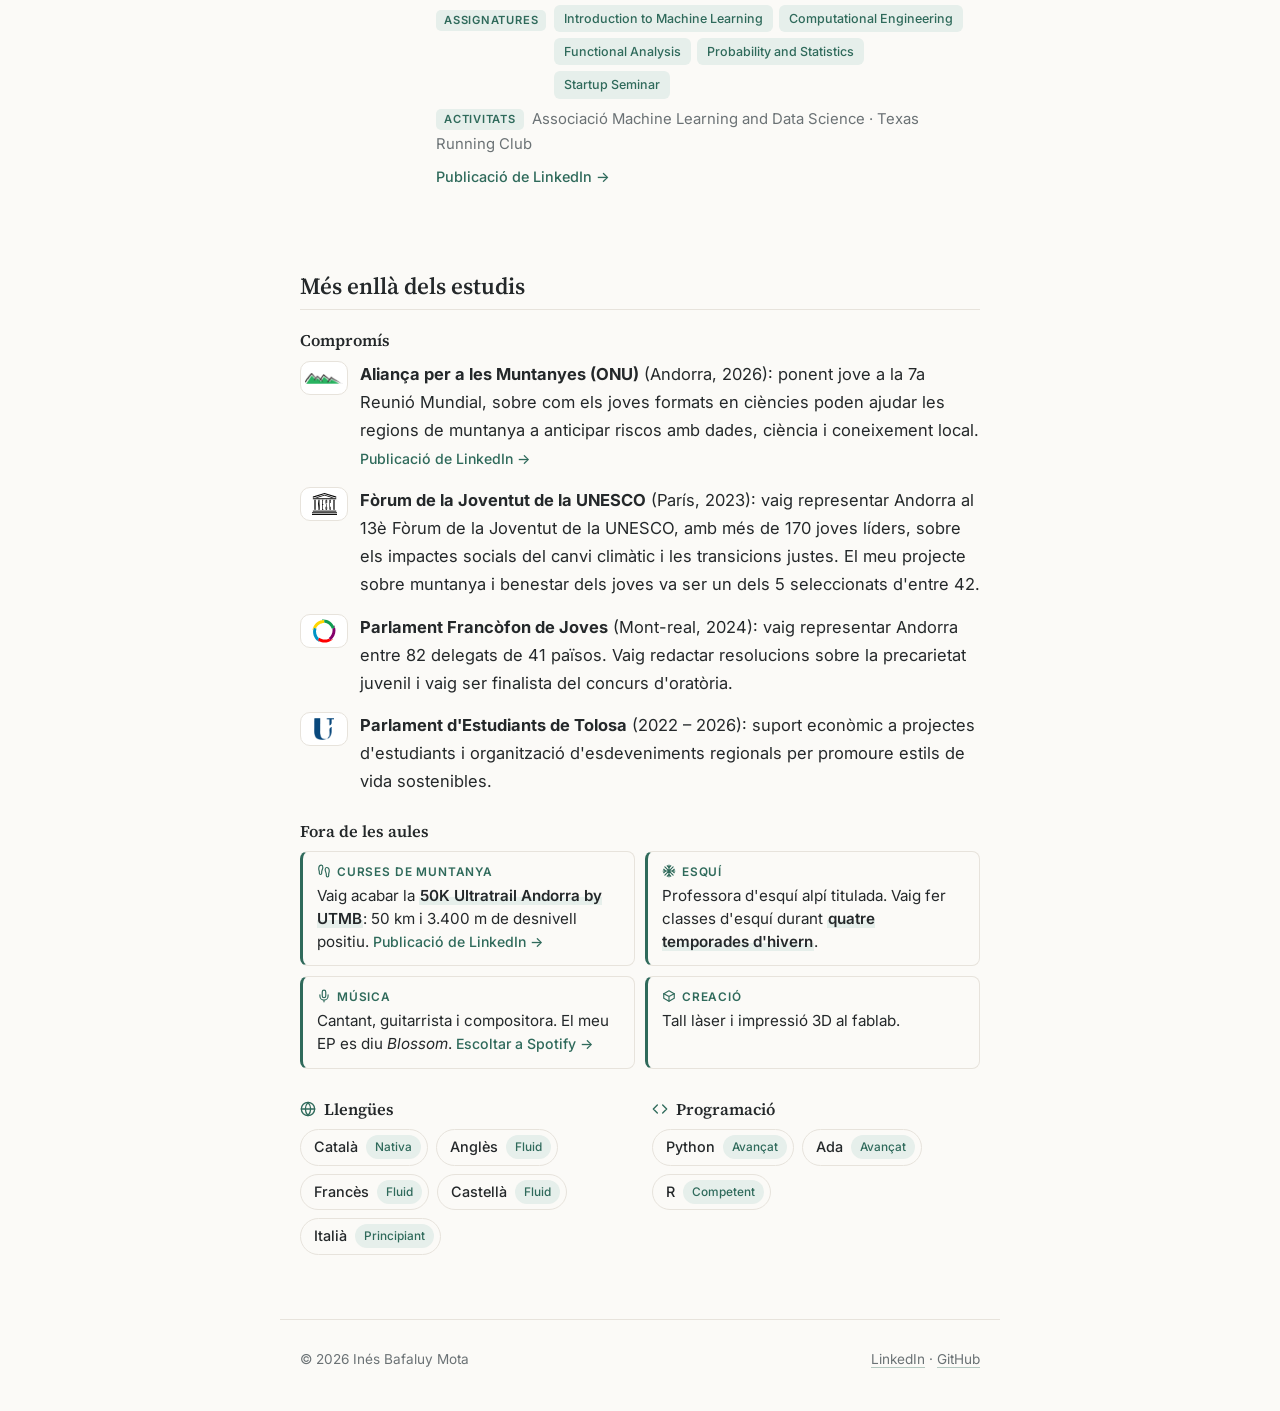
==== commit 9cfdb3e3: "Add favicon and link previews, fix INSA date, tidy projects - Add a favicon, Open Graph/Twitter tags" ====
--- a/ca/index.html
+++ b/ca/index.html
@@ -13,6 +13,24 @@
   <link rel="alternate" hreflang="fr" href="https://inesbafaluy.github.io/fr/">
   <link rel="alternate" hreflang="ca" href="https://inesbafaluy.github.io/ca/">
   <link rel="alternate" hreflang="es" href="https://inesbafaluy.github.io/es/">
+  <link rel="alternate" hreflang="x-default" href="https://inesbafaluy.github.io/">
+  <link rel="canonical" href="https://inesbafaluy.github.io/ca/">
+  <link rel="icon" href="../assets/favicon.svg" type="image/svg+xml">
+  <meta name="theme-color" content="#2f6a5b">
+  <meta property="og:type" content="profile">
+  <meta property="og:site_name" content="Inés Bafaluy Mota">
+  <meta property="og:title" content="Inés Bafaluy Mota">
+  <meta property="og:description" content="Inés Bafaluy Mota: estudiant de màster en Data and Economics for Public Policy a l'École Polytechnique i estudiant d'enginyeria en matemàtiques aplicades a l'INSA Toulouse.">
+  <meta property="og:url" content="https://inesbafaluy.github.io/ca/">
+  <meta property="og:image" content="https://inesbafaluy.github.io/assets/ines.jpg">
+  <meta property="og:image:width" content="480">
+  <meta property="og:image:height" content="480">
+  <meta property="og:image:alt" content="Portrait of Inés Bafaluy Mota">
+  <meta property="og:locale" content="ca_ES">
+  <meta property="og:locale:alternate" content="en_US">
+  <meta property="og:locale:alternate" content="fr_FR">
+  <meta property="og:locale:alternate" content="es_ES">
+  <meta name="twitter:card" content="summary">
 </head>
 <body>
   <nav class="nav">
@@ -107,7 +125,7 @@
       </article>
 
       <article class="item">
-        <p class="date">Des de 2026</p>
+        <p class="date">Des de 2026<span class="ctx">Projecte personal</span></p>
         <div>
           <div class="title-row"><span class="ic c-amber" aria-hidden="true"><svg viewBox="0 0 24 24"><circle cx="12" cy="12" r="4"/><path d="M12 2v2M12 20v2M4.93 4.93l1.41 1.41M17.66 17.66l1.41 1.41M2 12h2M20 12h2M6.34 17.66l-1.41 1.41M19.07 4.93l-1.41 1.41"/></svg></span><h3>Planificador solar per a un refugi de muntanya</h3></div>
           <p class="summary">Una eina que indica a un refugi de muntanya aïllat de la xarxa <strong>quan fer cada tasca</strong>, segons el sol de l'endemà.</p>
@@ -144,19 +162,6 @@
           </details>
           <ul class="tags"><li>Python</li><li>pandas</li><li>Dades de satèl·lit</li><li>ACP</li><li>Clustering</li></ul>
           <p class="more"><a href="https://www.linkedin.com/feed/update/urn:li:activity:7495770332608237568/" target="_blank" rel="noopener">Publicació de LinkedIn →</a></p>
-        </div>
-      </article>
-
-      <article class="item">
-        <p class="date">2025<span class="ctx">INSA Toulouse</span><span class="team">Projecte en equip</span></p>
-        <div>
-          <div class="title-row"><span class="ic c-green" aria-hidden="true"><svg viewBox="0 0 24 24"><path d="m8 3 4 8 5-5 5 15H2L8 3z"/></svg></span><h3>Canvi climàtic i ecosistemes alpins</h3></div>
-          <p class="summary">Modelitzar com el canvi climàtic <strong>empeny les espècies de muntanya cap amunt</strong>, des dels nabius fins a les marmotes que se n'alimenten.</p>
-          <details class="fold"><summary><span class="open-label">Llegir més</span><span class="close-label">Mostrar menys</span></summary>
-            <p>Modelització de la dinàmica de poblacions amb l'<strong>equació de reacció-difusió de Fisher-KPP</strong>, per simular com reaccionen les espècies quan el canvi climàtic desplaça, redueix o altera el seu hàbitat. L'estudi de cas segueix els nabius i les marmotes a la muntanya: quan l'escalfament empeny els nabius cap amunt, <strong>les marmotes els segueixen</strong>.</p>
-          </details>
-          <ul class="tags"><li>Python</li><li>EDP</li><li>Fisher-KPP</li><li>Simulació</li></ul>
-          <p class="more"><a href="../reports/population-dynamics-climate-change.pdf" target="_blank" rel="noopener">Llegir l'informe (PDF, en francès) →</a><a href="https://www.linkedin.com/feed/update/urn:li:activity:7344992629274697730/" target="_blank" rel="noopener">Publicació de LinkedIn →</a></p>
         </div>
       </article>
 
@@ -179,7 +184,20 @@
           <div class="title-row"><span class="ic c-violet" aria-hidden="true"><svg viewBox="0 0 24 24"><path d="M9 18V5l12-2v13"/><circle cx="6" cy="18" r="3"/><circle cx="18" cy="16" r="3"/></svg></span><h3>Què fa que una cançó triomfi a Spotify?</h3></div>
           <p><strong>Anàlisi exploratòria i visualització</strong> d'un conjunt de dades de Spotify (informe en francès).</p>
           <ul class="tags"><li>Python</li><li>Jupyter</li><li>Visualització de dades</li></ul>
-          <p class="more"><a href="https://github.com/InesBafaluy/musique" target="_blank" rel="noopener">Veure el notebook →</a></p>
+          <p class="more"><a href="https://github.com/InesBafaluy/spotify-data-analysis" target="_blank" rel="noopener">Veure el notebook →</a></p>
+        </div>
+      </article>
+
+      <article class="item">
+        <p class="date">2025<span class="ctx">INSA Toulouse</span><span class="team">Projecte en equip</span></p>
+        <div>
+          <div class="title-row"><span class="ic c-green" aria-hidden="true"><svg viewBox="0 0 24 24"><path d="m8 3 4 8 5-5 5 15H2L8 3z"/></svg></span><h3>Canvi climàtic i ecosistemes alpins</h3></div>
+          <p class="summary">Modelitzar com el canvi climàtic <strong>empeny les espècies de muntanya cap amunt</strong>, des dels nabius fins a les marmotes que se n'alimenten.</p>
+          <details class="fold"><summary><span class="open-label">Llegir més</span><span class="close-label">Mostrar menys</span></summary>
+            <p>Modelització de la dinàmica de poblacions amb l'<strong>equació de reacció-difusió de Fisher-KPP</strong>, per simular com reaccionen les espècies quan el canvi climàtic desplaça, redueix o altera el seu hàbitat. L'estudi de cas segueix els nabius i les marmotes a la muntanya: quan l'escalfament empeny els nabius cap amunt, <strong>les marmotes els segueixen</strong>.</p>
+          </details>
+          <ul class="tags"><li>Python</li><li>EDP</li><li>Fisher-KPP</li><li>Simulació</li></ul>
+          <p class="more"><a href="../reports/population-dynamics-climate-change.pdf" target="_blank" rel="noopener">Llegir l'informe (PDF, en francès) →</a><a href="https://www.linkedin.com/feed/update/urn:li:activity:7344992629274697730/" target="_blank" rel="noopener">Publicació de LinkedIn →</a></p>
         </div>
       </article>
 
@@ -237,7 +255,7 @@
       </article>
 
       <article class="item">
-        <p class="date">Juny 2022 – <br>Setembre 2028</p>
+        <p class="date">Setembre 2022 – <br>Setembre 2028</p>
         <div>
           <div class="title-row"><span class="mark"><img src="../assets/mark-insa.png" alt="INSA Toulouse" class="mark-insa"></span><h3>INSA Toulouse</h3></div>
           <p class="sub">Títol d'enginyeria · Tolosa</p>
